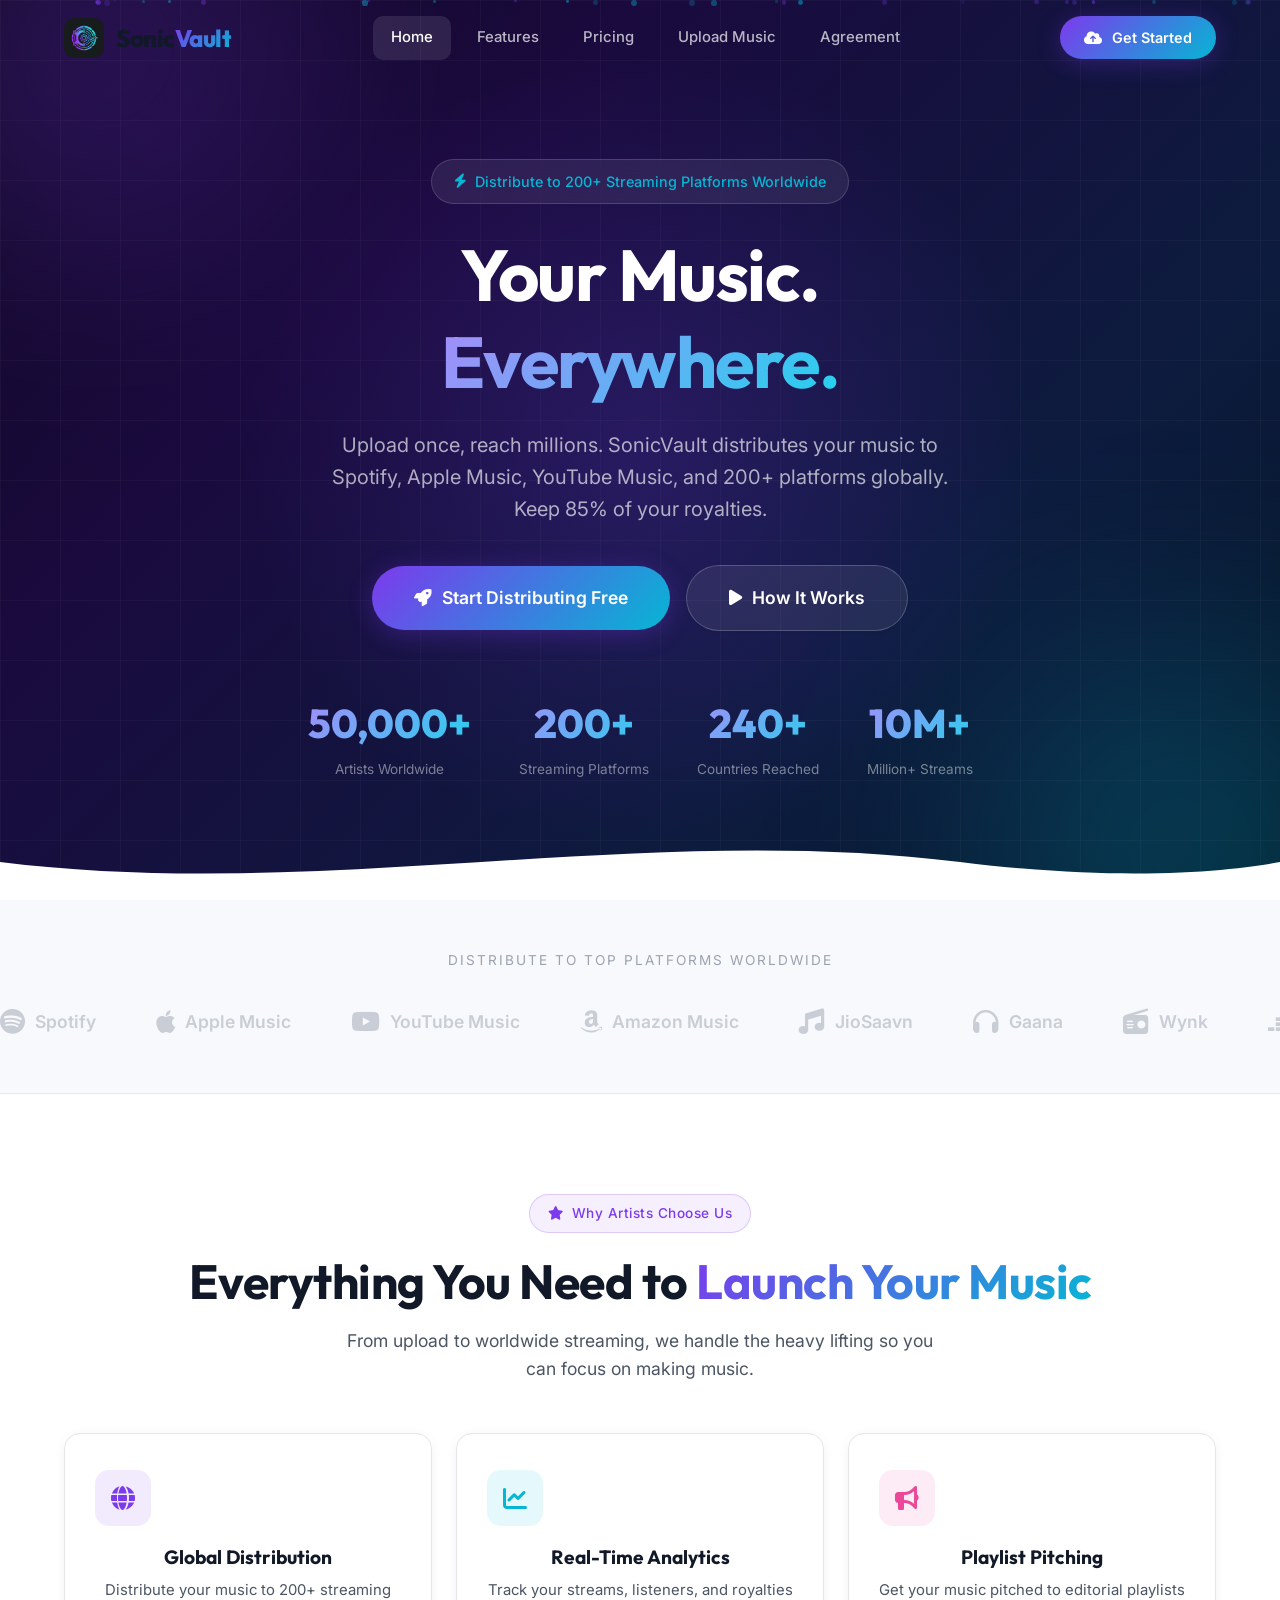
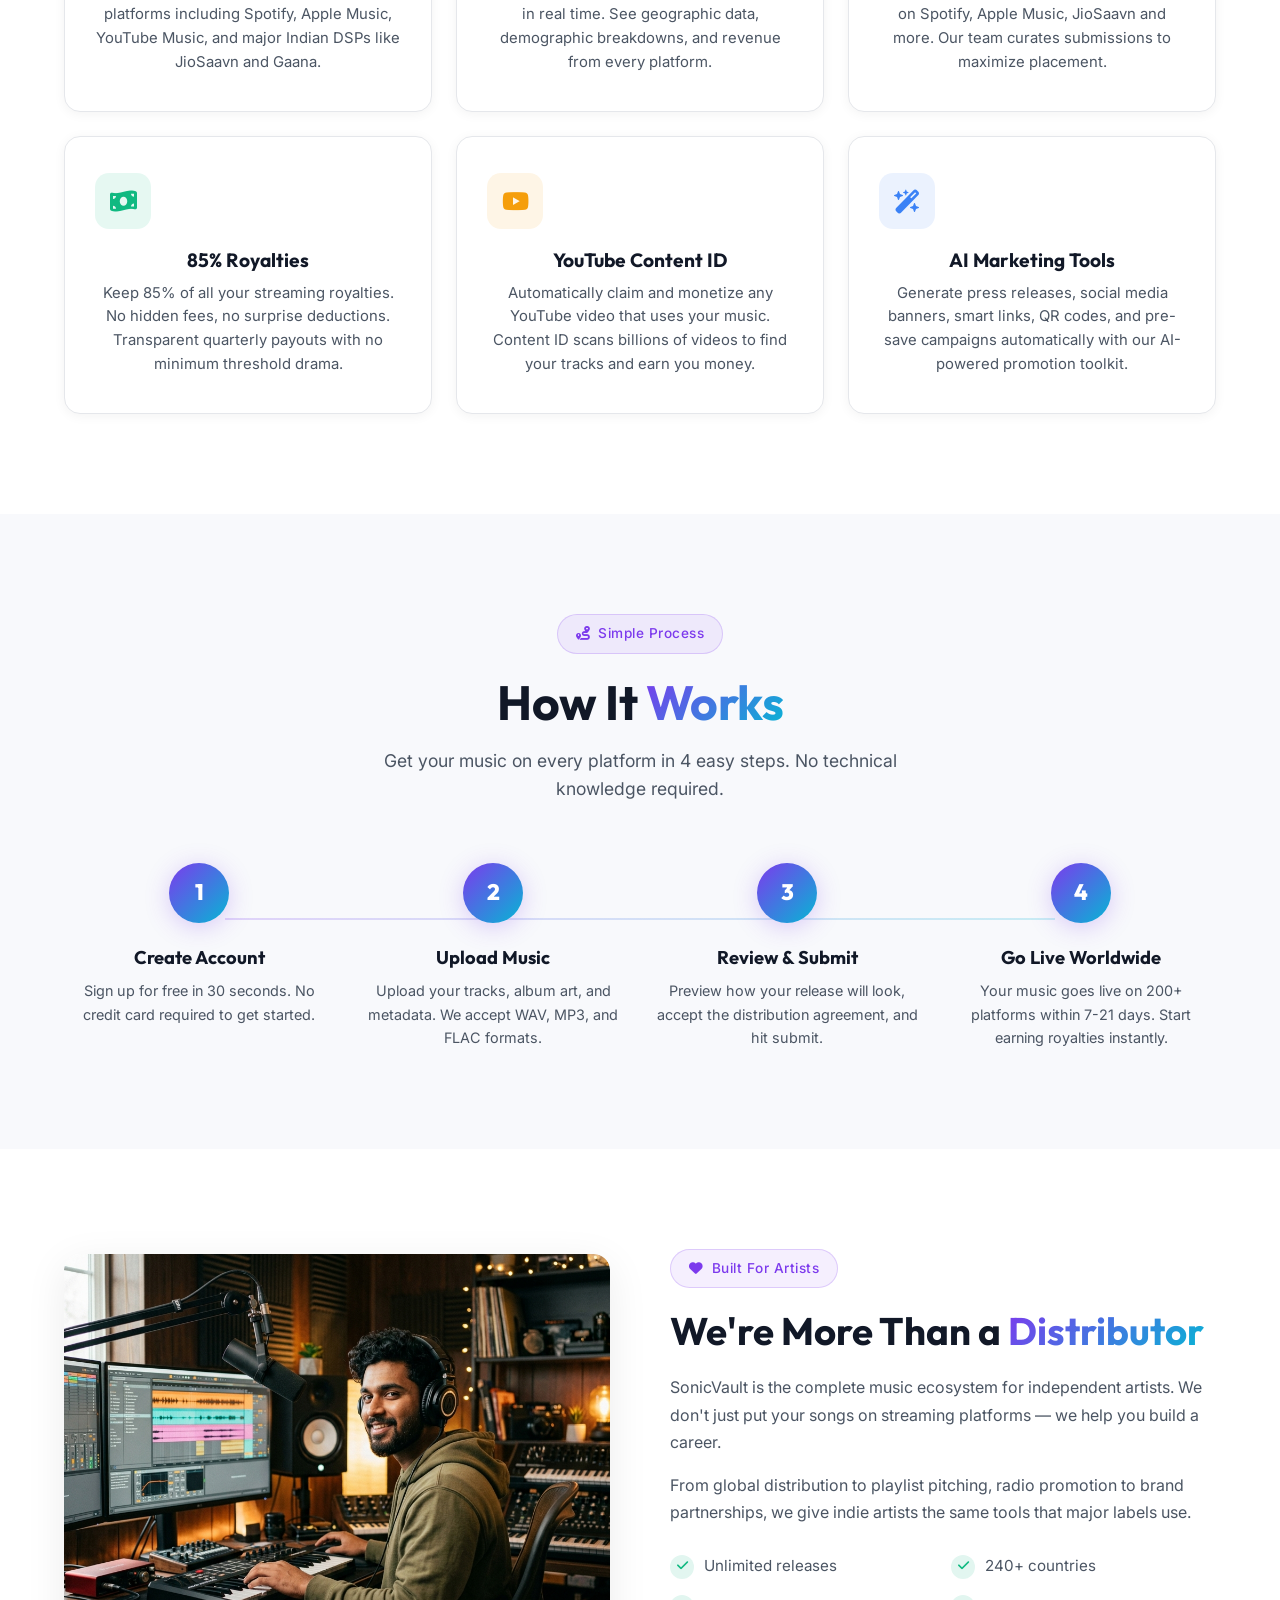
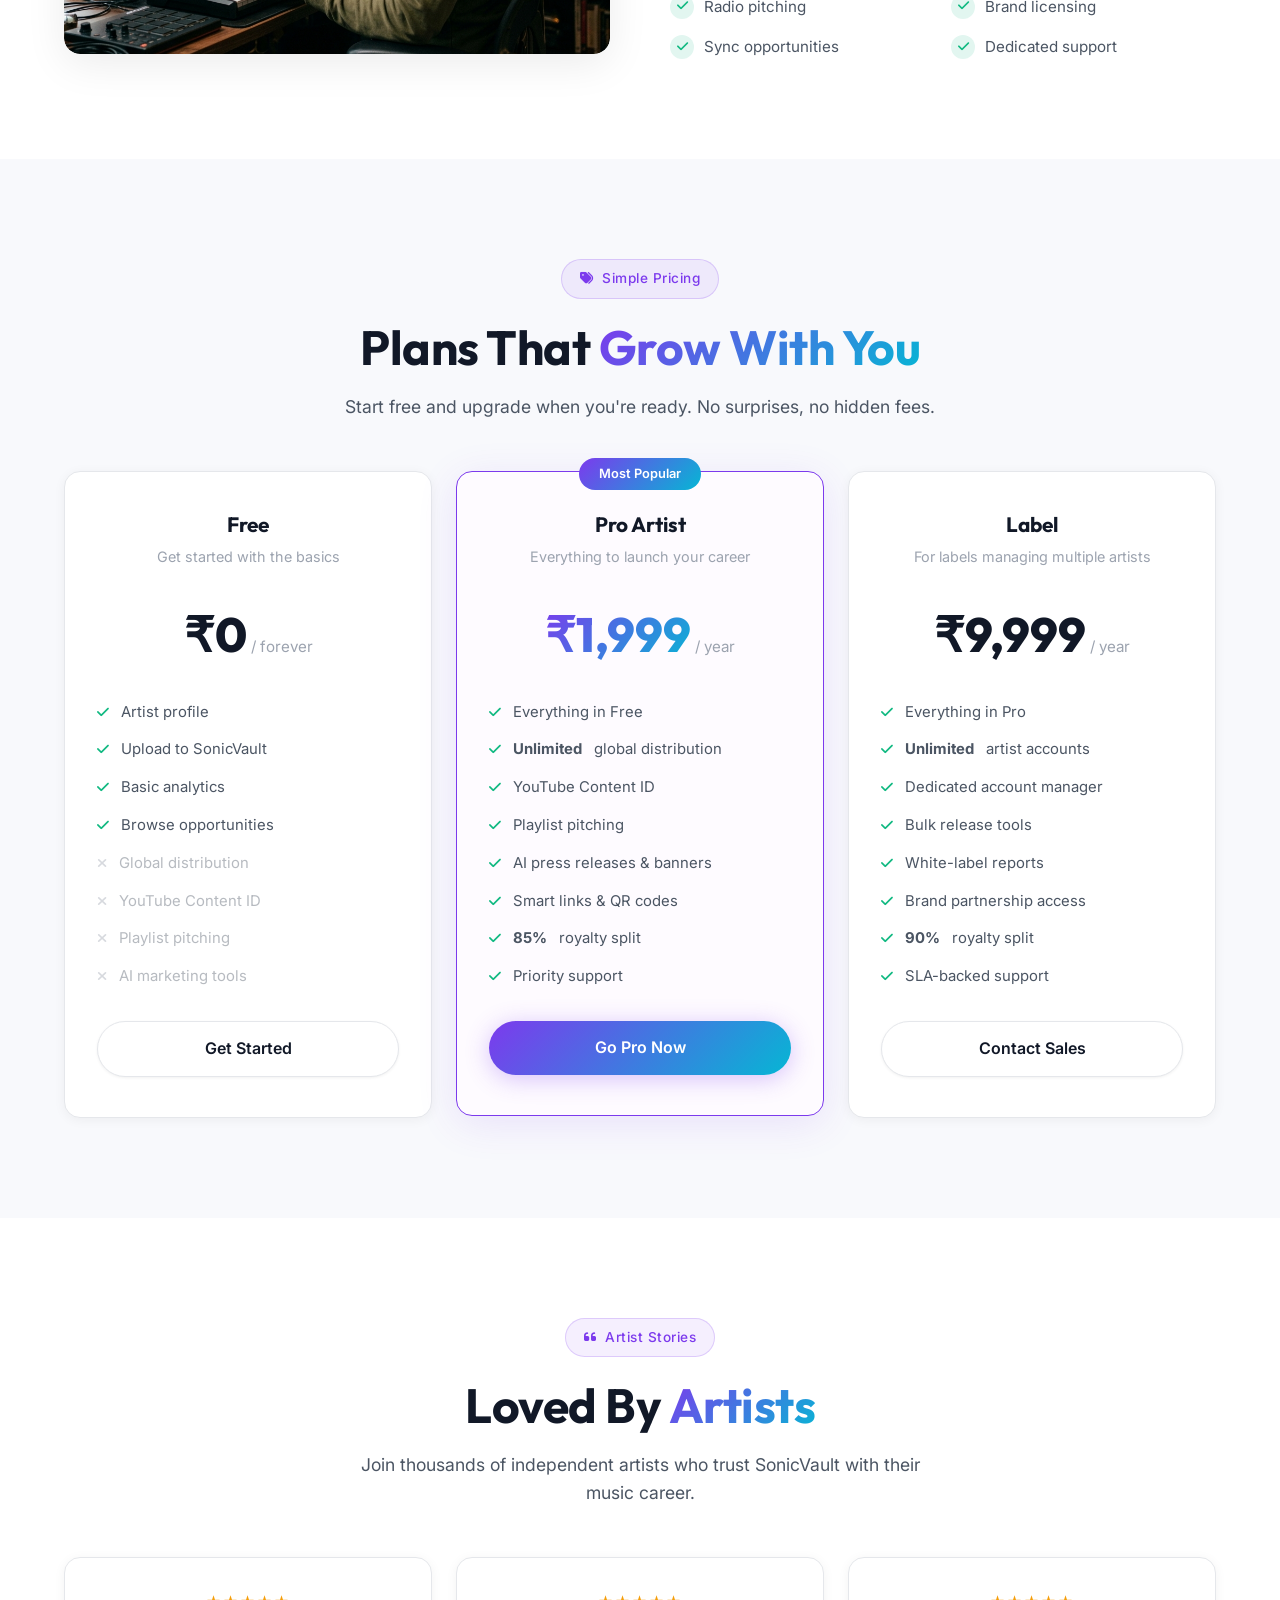
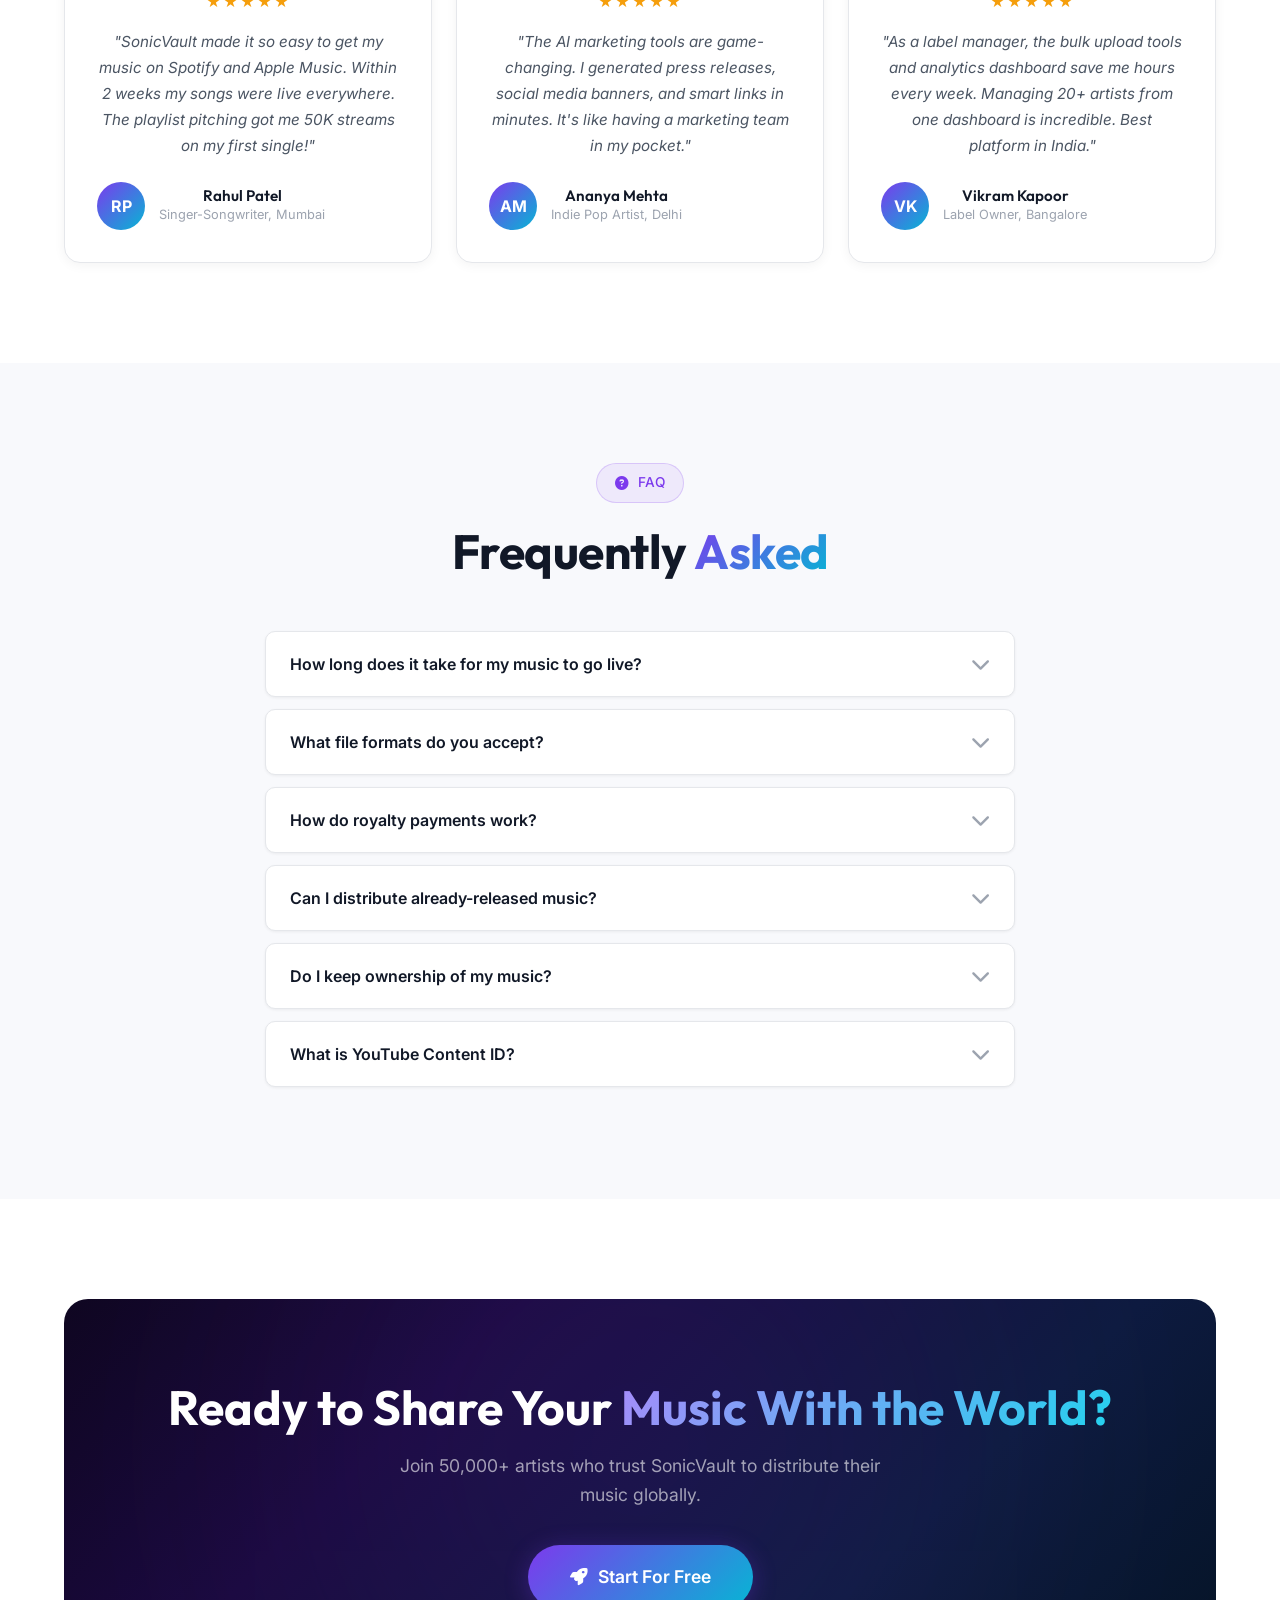
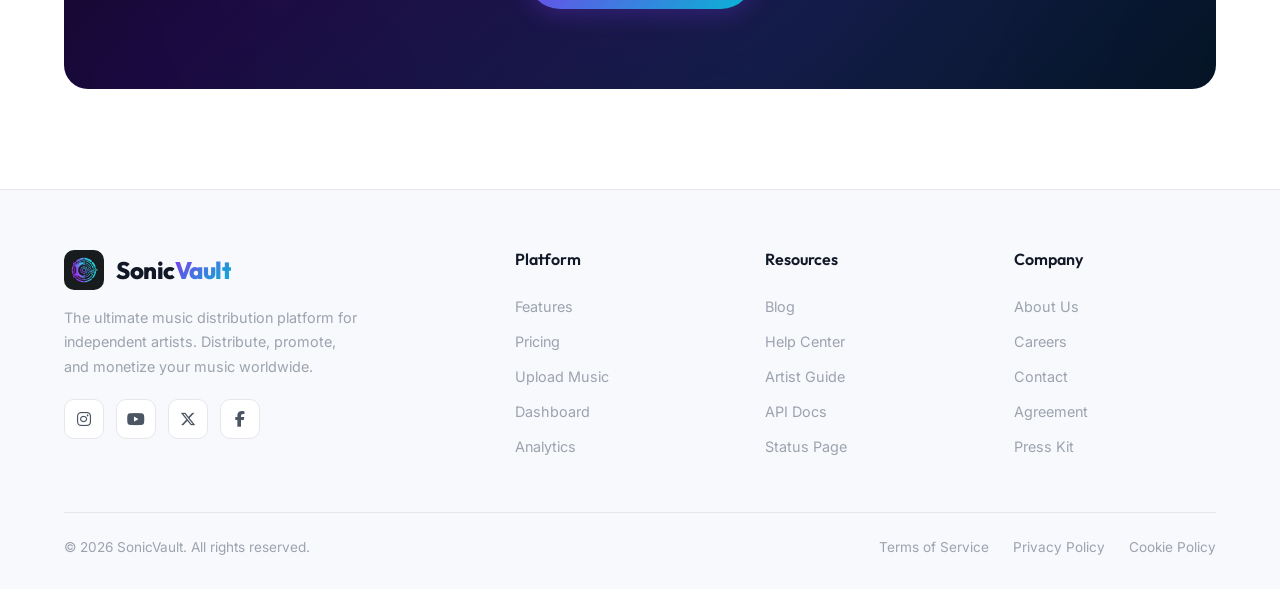
==== index.html @ e2209b57 "Initial commit: SonicVault music distribution platform" ====
<!DOCTYPE html>
<html lang="en">
<head>
    <meta charset="UTF-8">
    <meta name="viewport" content="width=device-width, initial-scale=1.0">
    <title>SonicVault — Distribute Your Music Worldwide</title>
    <meta name="description" content="SonicVault is the ultimate music distribution platform. Distribute your songs to 200+ streaming platforms, promote your music globally, and earn royalties — all from one dashboard.">
    <link rel="preconnect" href="https://fonts.googleapis.com">
    <link rel="preconnect" href="https://fonts.gstatic.com" crossorigin>
    <link href="https://fonts.googleapis.com/css2?family=Inter:wght@300;400;500;600;700&family=Outfit:wght@400;500;600;700;800;900&display=swap" rel="stylesheet">
    <link rel="stylesheet" href="https://cdnjs.cloudflare.com/ajax/libs/font-awesome/6.5.1/css/all.min.css">
    <link rel="stylesheet" href="styles.css">
    <link rel="icon" href="assets/images/logo.png" type="image/png">
</head>
<body>

<!-- ===== NAVBAR ===== -->
<nav class="navbar" id="navbar">
    <div class="nav-container">
        <a href="index.html" class="nav-logo">
            <img src="assets/images/logo.png" alt="SonicVault Logo">
            <span class="logo-text">Sonic<span>Vault</span></span>
        </a>
        <div class="nav-links">
            <a href="index.html" class="active">Home</a>
            <a href="#features">Features</a>
            <a href="#pricing">Pricing</a>
            <a href="upload.html">Upload Music</a>
            <a href="agreement.html">Agreement</a>
        </div>
        <div class="nav-actions">
            <a href="upload.html" class="btn btn-primary">
                <i class="fa-solid fa-cloud-arrow-up"></i> Get Started
            </a>
        </div>
        <button class="mobile-toggle" id="mobileToggle" aria-label="Toggle menu">
            <i class="fa-solid fa-bars"></i>
        </button>
    </div>
</nav>

<!-- Mobile Menu -->
<div class="mobile-menu" id="mobileMenu">
    <button class="mobile-close" id="mobileClose"><i class="fa-solid fa-xmark"></i></button>
    <a href="index.html">Home</a>
    <a href="#features">Features</a>
    <a href="#pricing">Pricing</a>
    <a href="upload.html">Upload Music</a>
    <a href="agreement.html">Agreement</a>
    <a href="upload.html" class="btn btn-primary" style="margin-top: 16px;">Get Started</a>
</div>

<!-- ===== HERO — UNIQUE EQUALIZER DESIGN ===== -->
<section class="hero" id="hero">
    <!-- Animated equalizer bars background -->
    <div class="hero-equalizer" id="heroEqualizer"></div>
    <!-- Subtle grid overlay -->
    <div class="hero-grid-overlay"></div>
    <!-- Radial glow behind content -->
    <div class="hero-radial-glow"></div>
    <!-- Floating glow orbs -->
    <div class="hero-glow hero-glow-1"></div>
    <div class="hero-glow hero-glow-2"></div>
    <!-- Floating particles -->
    <div class="particles" id="particles"></div>

    <div class="hero-content">
        <div class="hero-badge">
            <i class="fa-solid fa-bolt"></i>
            Distribute to 200+ Streaming Platforms Worldwide
        </div>
        <h1>Your Music.<br><span class="gradient-text">Everywhere.</span></h1>
        <p>Upload once, reach millions. SonicVault distributes your music to Spotify, Apple Music, YouTube Music, and 200+ platforms globally. Keep 85% of your royalties.</p>
        <div class="hero-buttons">
            <a href="upload.html" class="btn btn-primary btn-large">
                <i class="fa-solid fa-rocket"></i> Start Distributing Free
            </a>
            <a href="#how-it-works" class="btn btn-secondary btn-large">
                <i class="fa-solid fa-play"></i> How It Works
            </a>
        </div>
        <div class="hero-stats">
            <div class="hero-stat">
                <div class="number" data-count="50000">0</div>
                <div class="label">Artists Worldwide</div>
            </div>
            <div class="hero-stat">
                <div class="number" data-count="200">0</div>
                <div class="label">Streaming Platforms</div>
            </div>
            <div class="hero-stat">
                <div class="number" data-count="240">0</div>
                <div class="label">Countries Reached</div>
            </div>
            <div class="hero-stat">
                <div class="number" data-count="10">0</div>
                <div class="label">Million+ Streams</div>
            </div>
        </div>
    </div>

    <!-- SVG wave transition: dark hero → white body -->
    <div class="hero-wave">
        <svg viewBox="0 0 1440 80" preserveAspectRatio="none" xmlns="http://www.w3.org/2000/svg">
            <path d="M0,40 C360,80 720,0 1080,40 C1260,60 1380,50 1440,40 L1440,80 L0,80 Z" fill="#ffffff"/>
        </svg>
    </div>
</section>

<!-- ===== PLATFORM LOGOS ===== -->
<section class="logo-strip">
    <p class="logo-strip-label">Distribute to top platforms worldwide</p>
    <div class="logo-track">
        <div class="platform-logo"><span class="icon"><i class="fa-brands fa-spotify"></i></span> Spotify</div>
        <div class="platform-logo"><span class="icon"><i class="fa-brands fa-apple"></i></span> Apple Music</div>
        <div class="platform-logo"><span class="icon"><i class="fa-brands fa-youtube"></i></span> YouTube Music</div>
        <div class="platform-logo"><span class="icon"><i class="fa-brands fa-amazon"></i></span> Amazon Music</div>
        <div class="platform-logo"><span class="icon"><i class="fa-solid fa-music"></i></span> JioSaavn</div>
        <div class="platform-logo"><span class="icon"><i class="fa-solid fa-headphones"></i></span> Gaana</div>
        <div class="platform-logo"><span class="icon"><i class="fa-solid fa-radio"></i></span> Wynk</div>
        <div class="platform-logo"><span class="icon"><i class="fa-brands fa-deezer"></i></span> Deezer</div>
        <div class="platform-logo"><span class="icon"><i class="fa-solid fa-wave-square"></i></span> Tidal</div>
        <div class="platform-logo"><span class="icon"><i class="fa-solid fa-compact-disc"></i></span> Hungama</div>
        <div class="platform-logo"><span class="icon"><i class="fa-solid fa-podcast"></i></span> Shazam</div>
        <div class="platform-logo"><span class="icon"><i class="fa-solid fa-globe"></i></span> 200+ More</div>
        <!-- Duplicate for seamless scroll -->
        <div class="platform-logo"><span class="icon"><i class="fa-brands fa-spotify"></i></span> Spotify</div>
        <div class="platform-logo"><span class="icon"><i class="fa-brands fa-apple"></i></span> Apple Music</div>
        <div class="platform-logo"><span class="icon"><i class="fa-brands fa-youtube"></i></span> YouTube Music</div>
        <div class="platform-logo"><span class="icon"><i class="fa-brands fa-amazon"></i></span> Amazon Music</div>
        <div class="platform-logo"><span class="icon"><i class="fa-solid fa-music"></i></span> JioSaavn</div>
        <div class="platform-logo"><span class="icon"><i class="fa-solid fa-headphones"></i></span> Gaana</div>
        <div class="platform-logo"><span class="icon"><i class="fa-solid fa-radio"></i></span> Wynk</div>
        <div class="platform-logo"><span class="icon"><i class="fa-brands fa-deezer"></i></span> Deezer</div>
        <div class="platform-logo"><span class="icon"><i class="fa-solid fa-wave-square"></i></span> Tidal</div>
        <div class="platform-logo"><span class="icon"><i class="fa-solid fa-compact-disc"></i></span> Hungama</div>
        <div class="platform-logo"><span class="icon"><i class="fa-solid fa-podcast"></i></span> Shazam</div>
        <div class="platform-logo"><span class="icon"><i class="fa-solid fa-globe"></i></span> 200+ More</div>
    </div>
</section>

<!-- ===== FEATURES ===== -->
<section class="features" id="features">
    <div class="container text-center">
        <span class="section-badge"><i class="fa-solid fa-star"></i> Why Artists Choose Us</span>
        <h2 class="section-title">Everything You Need to <span class="gradient-text">Launch Your Music</span></h2>
        <p class="section-subtitle">From upload to worldwide streaming, we handle the heavy lifting so you can focus on making music.</p>

        <div class="features-grid">
            <div class="feature-card reveal">
                <div class="feature-icon purple"><i class="fa-solid fa-globe"></i></div>
                <h3>Global Distribution</h3>
                <p>Distribute your music to 200+ streaming platforms including Spotify, Apple Music, YouTube Music, and major Indian DSPs like JioSaavn and Gaana.</p>
            </div>
            <div class="feature-card reveal">
                <div class="feature-icon cyan"><i class="fa-solid fa-chart-line"></i></div>
                <h3>Real-Time Analytics</h3>
                <p>Track your streams, listeners, and royalties in real time. See geographic data, demographic breakdowns, and revenue from every platform.</p>
            </div>
            <div class="feature-card reveal">
                <div class="feature-icon pink"><i class="fa-solid fa-bullhorn"></i></div>
                <h3>Playlist Pitching</h3>
                <p>Get your music pitched to editorial playlists on Spotify, Apple Music, JioSaavn and more. Our team curates submissions to maximize placement.</p>
            </div>
            <div class="feature-card reveal">
                <div class="feature-icon green"><i class="fa-solid fa-money-bill-wave"></i></div>
                <h3>85% Royalties</h3>
                <p>Keep 85% of all your streaming royalties. No hidden fees, no surprise deductions. Transparent quarterly payouts with no minimum threshold drama.</p>
            </div>
            <div class="feature-card reveal">
                <div class="feature-icon orange"><i class="fa-brands fa-youtube"></i></div>
                <h3>YouTube Content ID</h3>
                <p>Automatically claim and monetize any YouTube video that uses your music. Content ID scans billions of videos to find your tracks and earn you money.</p>
            </div>
            <div class="feature-card reveal">
                <div class="feature-icon blue"><i class="fa-solid fa-wand-magic-sparkles"></i></div>
                <h3>AI Marketing Tools</h3>
                <p>Generate press releases, social media banners, smart links, QR codes, and pre-save campaigns automatically with our AI-powered promotion toolkit.</p>
            </div>
        </div>
    </div>
</section>

<!-- ===== HOW IT WORKS ===== -->
<section class="how-it-works" id="how-it-works">
    <div class="container text-center">
        <span class="section-badge"><i class="fa-solid fa-route"></i> Simple Process</span>
        <h2 class="section-title">How It <span class="gradient-text">Works</span></h2>
        <p class="section-subtitle">Get your music on every platform in 4 easy steps. No technical knowledge required.</p>

        <div class="steps-container">
            <div class="step-card reveal">
                <div class="step-number">1</div>
                <h3>Create Account</h3>
                <p>Sign up for free in 30 seconds. No credit card required to get started.</p>
            </div>
            <div class="step-card reveal">
                <div class="step-number">2</div>
                <h3>Upload Music</h3>
                <p>Upload your tracks, album art, and metadata. We accept WAV, MP3, and FLAC formats.</p>
            </div>
            <div class="step-card reveal">
                <div class="step-number">3</div>
                <h3>Review & Submit</h3>
                <p>Preview how your release will look, accept the distribution agreement, and hit submit.</p>
            </div>
            <div class="step-card reveal">
                <div class="step-number">4</div>
                <h3>Go Live Worldwide</h3>
                <p>Your music goes live on 200+ platforms within 7-21 days. Start earning royalties instantly.</p>
            </div>
        </div>
    </div>
</section>

<!-- ===== ABOUT ===== -->
<section class="about" id="about">
    <div class="container">
        <div class="about-grid">
            <div class="about-image reveal">
                <img src="assets/images/artist-studio.png" alt="Artist in studio">
            </div>
            <div class="about-content reveal">
                <span class="section-badge"><i class="fa-solid fa-heart"></i> Built For Artists</span>
                <h2>We're More Than a <span class="gradient-text">Distributor</span></h2>
                <p>SonicVault is the complete music ecosystem for independent artists. We don't just put your songs on streaming platforms — we help you build a career.</p>
                <p>From global distribution to playlist pitching, radio promotion to brand partnerships, we give indie artists the same tools that major labels use.</p>
                <div class="about-features">
                    <div class="about-feature">
                        <span class="check"><i class="fa-solid fa-check"></i></span>
                        <span>Unlimited releases</span>
                    </div>
                    <div class="about-feature">
                        <span class="check"><i class="fa-solid fa-check"></i></span>
                        <span>240+ countries</span>
                    </div>
                    <div class="about-feature">
                        <span class="check"><i class="fa-solid fa-check"></i></span>
                        <span>Radio pitching</span>
                    </div>
                    <div class="about-feature">
                        <span class="check"><i class="fa-solid fa-check"></i></span>
                        <span>Brand licensing</span>
                    </div>
                    <div class="about-feature">
                        <span class="check"><i class="fa-solid fa-check"></i></span>
                        <span>Sync opportunities</span>
                    </div>
                    <div class="about-feature">
                        <span class="check"><i class="fa-solid fa-check"></i></span>
                        <span>Dedicated support</span>
                    </div>
                </div>
            </div>
        </div>
    </div>
</section>

<!-- ===== PRICING ===== -->
<section class="pricing" id="pricing">
    <div class="container text-center">
        <span class="section-badge"><i class="fa-solid fa-tags"></i> Simple Pricing</span>
        <h2 class="section-title">Plans That <span class="gradient-text">Grow With You</span></h2>
        <p class="section-subtitle">Start free and upgrade when you're ready. No surprises, no hidden fees.</p>

        <div class="pricing-grid">
            <!-- Free -->
            <div class="pricing-card reveal">
                <div class="pricing-header">
                    <h3>Free</h3>
                    <p>Get started with the basics</p>
                </div>
                <div class="pricing-price">
                    <span class="amount">₹0</span>
                    <span class="period">/ forever</span>
                </div>
                <ul class="pricing-features">
                    <li><span class="icon"><i class="fa-solid fa-check"></i></span> Artist profile</li>
                    <li><span class="icon"><i class="fa-solid fa-check"></i></span> Upload to SonicVault</li>
                    <li><span class="icon"><i class="fa-solid fa-check"></i></span> Basic analytics</li>
                    <li><span class="icon"><i class="fa-solid fa-check"></i></span> Browse opportunities</li>
                    <li class="disabled"><span class="icon"><i class="fa-solid fa-xmark"></i></span> Global distribution</li>
                    <li class="disabled"><span class="icon"><i class="fa-solid fa-xmark"></i></span> YouTube Content ID</li>
                    <li class="disabled"><span class="icon"><i class="fa-solid fa-xmark"></i></span> Playlist pitching</li>
                    <li class="disabled"><span class="icon"><i class="fa-solid fa-xmark"></i></span> AI marketing tools</li>
                </ul>
                <a href="upload.html" class="btn btn-secondary">Get Started</a>
            </div>

            <!-- Pro -->
            <div class="pricing-card popular reveal">
                <span class="popular-badge">Most Popular</span>
                <div class="pricing-header">
                    <h3>Pro Artist</h3>
                    <p>Everything to launch your career</p>
                </div>
                <div class="pricing-price">
                    <span class="amount gradient-text">₹1,999</span>
                    <span class="period">/ year</span>
                </div>
                <ul class="pricing-features">
                    <li><span class="icon"><i class="fa-solid fa-check"></i></span> Everything in Free</li>
                    <li><span class="icon"><i class="fa-solid fa-check"></i></span> <strong>Unlimited</strong> global distribution</li>
                    <li><span class="icon"><i class="fa-solid fa-check"></i></span> YouTube Content ID</li>
                    <li><span class="icon"><i class="fa-solid fa-check"></i></span> Playlist pitching</li>
                    <li><span class="icon"><i class="fa-solid fa-check"></i></span> AI press releases & banners</li>
                    <li><span class="icon"><i class="fa-solid fa-check"></i></span> Smart links & QR codes</li>
                    <li><span class="icon"><i class="fa-solid fa-check"></i></span> <strong>85%</strong> royalty split</li>
                    <li><span class="icon"><i class="fa-solid fa-check"></i></span> Priority support</li>
                </ul>
                <a href="upload.html" class="btn btn-primary">Go Pro Now</a>
            </div>

            <!-- Label -->
            <div class="pricing-card reveal">
                <div class="pricing-header">
                    <h3>Label</h3>
                    <p>For labels managing multiple artists</p>
                </div>
                <div class="pricing-price">
                    <span class="amount">₹9,999</span>
                    <span class="period">/ year</span>
                </div>
                <ul class="pricing-features">
                    <li><span class="icon"><i class="fa-solid fa-check"></i></span> Everything in Pro</li>
                    <li><span class="icon"><i class="fa-solid fa-check"></i></span> <strong>Unlimited</strong> artist accounts</li>
                    <li><span class="icon"><i class="fa-solid fa-check"></i></span> Dedicated account manager</li>
                    <li><span class="icon"><i class="fa-solid fa-check"></i></span> Bulk release tools</li>
                    <li><span class="icon"><i class="fa-solid fa-check"></i></span> White-label reports</li>
                    <li><span class="icon"><i class="fa-solid fa-check"></i></span> Brand partnership access</li>
                    <li><span class="icon"><i class="fa-solid fa-check"></i></span> <strong>90%</strong> royalty split</li>
                    <li><span class="icon"><i class="fa-solid fa-check"></i></span> SLA-backed support</li>
                </ul>
                <a href="upload.html" class="btn btn-secondary">Contact Sales</a>
            </div>
        </div>
    </div>
</section>

<!-- ===== TESTIMONIALS ===== -->
<section class="testimonials" id="testimonials">
    <div class="container text-center">
        <span class="section-badge"><i class="fa-solid fa-quote-left"></i> Artist Stories</span>
        <h2 class="section-title">Loved By <span class="gradient-text">Artists</span></h2>
        <p class="section-subtitle">Join thousands of independent artists who trust SonicVault with their music career.</p>

        <div class="testimonials-grid">
            <div class="testimonial-card reveal">
                <div class="testimonial-stars">★★★★★</div>
                <p class="testimonial-text">"SonicVault made it so easy to get my music on Spotify and Apple Music. Within 2 weeks my songs were live everywhere. The playlist pitching got me 50K streams on my first single!"</p>
                <div class="testimonial-author">
                    <div class="testimonial-avatar">RP</div>
                    <div class="testimonial-info">
                        <h4>Rahul Patel</h4>
                        <p>Singer-Songwriter, Mumbai</p>
                    </div>
                </div>
            </div>
            <div class="testimonial-card reveal">
                <div class="testimonial-stars">★★★★★</div>
                <p class="testimonial-text">"The AI marketing tools are game-changing. I generated press releases, social media banners, and smart links in minutes. It's like having a marketing team in my pocket."</p>
                <div class="testimonial-author">
                    <div class="testimonial-avatar">AM</div>
                    <div class="testimonial-info">
                        <h4>Ananya Mehta</h4>
                        <p>Indie Pop Artist, Delhi</p>
                    </div>
                </div>
            </div>
            <div class="testimonial-card reveal">
                <div class="testimonial-stars">★★★★★</div>
                <p class="testimonial-text">"As a label manager, the bulk upload tools and analytics dashboard save me hours every week. Managing 20+ artists from one dashboard is incredible. Best platform in India."</p>
                <div class="testimonial-author">
                    <div class="testimonial-avatar">VK</div>
                    <div class="testimonial-info">
                        <h4>Vikram Kapoor</h4>
                        <p>Label Owner, Bangalore</p>
                    </div>
                </div>
            </div>
        </div>
    </div>
</section>

<!-- ===== FAQ ===== -->
<section class="faq" id="faq">
    <div class="container text-center">
        <span class="section-badge"><i class="fa-solid fa-circle-question"></i> FAQ</span>
        <h2 class="section-title">Frequently <span class="gradient-text">Asked</span></h2>

        <div class="faq-container">
            <div class="faq-item">
                <button class="faq-question">
                    How long does it take for my music to go live?
                    <span class="arrow"><i class="fa-solid fa-chevron-down"></i></span>
                </button>
                <div class="faq-answer">
                    <div class="faq-answer-inner">
                        Typically, your music will be live on all major platforms within 7-21 business days. We recommend submitting at least 21 days before your release date to ensure timely delivery and allow time for playlist pitching.
                    </div>
                </div>
            </div>
            <div class="faq-item">
                <button class="faq-question">
                    What file formats do you accept?
                    <span class="arrow"><i class="fa-solid fa-chevron-down"></i></span>
                </button>
                <div class="faq-answer">
                    <div class="faq-answer-inner">
                        We accept WAV (recommended for best quality), MP3 (320kbps minimum), and FLAC formats. Album artwork should be a minimum of 3000x3000 pixels in JPG or PNG format.
                    </div>
                </div>
            </div>
            <div class="faq-item">
                <button class="faq-question">
                    How do royalty payments work?
                    <span class="arrow"><i class="fa-solid fa-chevron-down"></i></span>
                </button>
                <div class="faq-answer">
                    <div class="faq-answer-inner">
                        Royalties are calculated monthly and paid out quarterly. You keep 85% (Pro) or 90% (Label) of all streaming revenue. Payments are made via bank transfer with a minimum threshold of ₹100. You can track your earnings in real-time on your dashboard.
                    </div>
                </div>
            </div>
            <div class="faq-item">
                <button class="faq-question">
                    Can I distribute already-released music?
                    <span class="arrow"><i class="fa-solid fa-chevron-down"></i></span>
                </button>
                <div class="faq-answer">
                    <div class="faq-answer-inner">
                        Yes! You can distribute previously released music as long as you own the rights or have proper authorization. If your music was previously distributed by another aggregator, make sure to remove it from their platform first to avoid conflicts.
                    </div>
                </div>
            </div>
            <div class="faq-item">
                <button class="faq-question">
                    Do I keep ownership of my music?
                    <span class="arrow"><i class="fa-solid fa-chevron-down"></i></span>
                </button>
                <div class="faq-answer">
                    <div class="faq-answer-inner">
                        Absolutely. You retain 100% ownership of your masters and publishing. SonicVault is a non-exclusive distribution partner — you can remove your music anytime and you're free to work with other platforms simultaneously.
                    </div>
                </div>
            </div>
            <div class="faq-item">
                <button class="faq-question">
                    What is YouTube Content ID?
                    <span class="arrow"><i class="fa-solid fa-chevron-down"></i></span>
                </button>
                <div class="faq-answer">
                    <div class="faq-answer-inner">
                        YouTube Content ID is a system that automatically scans all YouTube uploads to find videos that use your music. When detected, you can choose to monetize those videos (earn ad revenue) or block them. This lets you earn money even when other people use your music in their YouTube videos.
                    </div>
                </div>
            </div>
        </div>
    </div>
</section>

<!-- ===== CTA ===== -->
<section class="cta">
    <div class="container">
        <div class="cta-box reveal">
            <h2>Ready to Share Your <span class="gradient-text">Music With the World?</span></h2>
            <p>Join 50,000+ artists who trust SonicVault to distribute their music globally.</p>
            <a href="upload.html" class="btn btn-primary btn-large">
                <i class="fa-solid fa-rocket"></i> Start For Free
            </a>
        </div>
    </div>
</section>

<!-- ===== FOOTER ===== -->
<footer class="footer">
    <div class="container">
        <div class="footer-grid">
            <div class="footer-brand">
                <a href="index.html" class="nav-logo">
                    <img src="assets/images/logo.png" alt="SonicVault Logo">
                    <span class="logo-text">Sonic<span>Vault</span></span>
                </a>
                <p>The ultimate music distribution platform for independent artists. Distribute, promote, and monetize your music worldwide.</p>
                <div class="footer-social">
                    <a href="#" aria-label="Instagram"><i class="fa-brands fa-instagram"></i></a>
                    <a href="#" aria-label="YouTube"><i class="fa-brands fa-youtube"></i></a>
                    <a href="#" aria-label="Twitter"><i class="fa-brands fa-x-twitter"></i></a>
                    <a href="#" aria-label="Facebook"><i class="fa-brands fa-facebook-f"></i></a>
                </div>
            </div>
            <div class="footer-column">
                <h4>Platform</h4>
                <a href="#features">Features</a>
                <a href="#pricing">Pricing</a>
                <a href="upload.html">Upload Music</a>
                <a href="#">Dashboard</a>
                <a href="#">Analytics</a>
            </div>
            <div class="footer-column">
                <h4>Resources</h4>
                <a href="#">Blog</a>
                <a href="#">Help Center</a>
                <a href="#">Artist Guide</a>
                <a href="#">API Docs</a>
                <a href="#">Status Page</a>
            </div>
            <div class="footer-column">
                <h4>Company</h4>
                <a href="#about">About Us</a>
                <a href="#">Careers</a>
                <a href="#">Contact</a>
                <a href="agreement.html">Agreement</a>
                <a href="#">Press Kit</a>
            </div>
        </div>
        <div class="footer-bottom">
            <p>&copy; 2026 SonicVault. All rights reserved.</p>
            <div class="footer-bottom-links">
                <a href="agreement.html">Terms of Service</a>
                <a href="#">Privacy Policy</a>
                <a href="#">Cookie Policy</a>
            </div>
        </div>
    </div>
</footer>

<script src="script.js"></script>
</body>
</html>
---- styles.css ----
/* ===== DESIGN TOKENS — LIGHT THEME ===== */
:root {
  /* Colors — Light Mode */
  --bg-primary: #FFFFFF;
  --bg-secondary: #F8F9FC;
  --bg-card: #FFFFFF;
  --bg-card-hover: #F3F0FF;
  --bg-glass: rgba(124, 58, 237, 0.04);
  --border-glass: #E5E7EB;
  --border-hover: rgba(124, 58, 237, 0.35);

  --text-primary: #111827;
  --text-secondary: #4B5563;
  --text-muted: #9CA3AF;

  --accent-purple: #7C3AED;
  --accent-cyan: #06B6D4;
  --accent-pink: #EC4899;
  --accent-green: #10B981;
  --accent-orange: #F59E0B;

  --gradient-primary: linear-gradient(135deg, #7C3AED, #06B6D4);
  --gradient-hero: linear-gradient(135deg, #0F0720 0%, #1A0A3E 30%, #0D1B3E 70%, #051525 100%);
  --gradient-card: linear-gradient(135deg, rgba(124, 58, 237, 0.06), rgba(6, 182, 212, 0.06));
  --gradient-glow: radial-gradient(circle, rgba(124, 58, 237, 0.08) 0%, transparent 70%);

  /* Typography */
  --font-primary: 'Inter', sans-serif;
  --font-display: 'Outfit', sans-serif;

  /* Spacing */
  --section-padding: 100px 0;
  --container-max: 1200px;
  --border-radius: 16px;
  --border-radius-sm: 10px;
  --border-radius-full: 50px;

  /* Shadows */
  --shadow-sm: 0 1px 3px rgba(0,0,0,0.06);
  --shadow-md: 0 4px 20px rgba(0,0,0,0.06);
  --shadow-lg: 0 10px 40px rgba(0,0,0,0.08);
  --shadow-card: 0 2px 12px rgba(0,0,0,0.05);

  /* Transitions */
  --transition-fast: 0.2s ease;
  --transition-normal: 0.3s ease;
  --transition-slow: 0.5s cubic-bezier(0.4, 0, 0.2, 1);
}

/* ===== RESET & BASE ===== */
*, *::before, *::after {
  margin: 0;
  padding: 0;
  box-sizing: border-box;
}

html {
  scroll-behavior: smooth;
  font-size: 16px;
}

body {
  font-family: var(--font-primary);
  background: var(--bg-primary);
  color: var(--text-primary);
  line-height: 1.6;
  overflow-x: hidden;
  -webkit-font-smoothing: antialiased;
}

a {
  text-decoration: none;
  color: inherit;
  transition: var(--transition-fast);
}

img {
  max-width: 100%;
  display: block;
}

ul { list-style: none; }

h1, h2, h3, h4, h5, h6 {
  font-family: var(--font-display);
  font-weight: 700;
  line-height: 1.2;
}

.container {
  max-width: var(--container-max);
  margin: 0 auto;
  padding: 0 24px;
}

/* ===== UTILITY CLASSES ===== */
.gradient-text {
  background: var(--gradient-primary);
  -webkit-background-clip: text;
  -webkit-text-fill-color: transparent;
  background-clip: text;
}

.section-badge {
  display: inline-flex;
  align-items: center;
  gap: 8px;
  background: rgba(124, 58, 237, 0.08);
  border: 1px solid rgba(124, 58, 237, 0.2);
  padding: 8px 18px;
  border-radius: var(--border-radius-full);
  font-size: 0.85rem;
  font-weight: 500;
  color: var(--accent-purple);
  margin-bottom: 20px;
  letter-spacing: 0.5px;
}

.section-title {
  font-size: clamp(2rem, 4vw, 3rem);
  margin-bottom: 16px;
  letter-spacing: -0.5px;
  color: var(--text-primary);
}

.section-subtitle {
  font-size: 1.1rem;
  color: var(--text-secondary);
  max-width: 600px;
  margin: 0 auto 50px;
}

.text-center { text-align: center; }

.btn {
  display: inline-flex;
  align-items: center;
  justify-content: center;
  gap: 10px;
  padding: 14px 32px;
  border-radius: var(--border-radius-full);
  font-size: 1rem;
  font-weight: 600;
  font-family: var(--font-primary);
  cursor: pointer;
  border: none;
  transition: var(--transition-normal);
  position: relative;
  overflow: hidden;
}

.btn-primary {
  background: var(--gradient-primary);
  color: #fff;
  box-shadow: 0 4px 25px rgba(124, 58, 237, 0.3);
}

.btn-primary:hover {
  transform: translateY(-2px);
  box-shadow: 0 8px 35px rgba(124, 58, 237, 0.45);
}

.btn-secondary {
  background: #fff;
  color: var(--text-primary);
  border: 1px solid var(--border-glass);
  box-shadow: var(--shadow-sm);
}

.btn-secondary:hover {
  background: var(--bg-card-hover);
  border-color: var(--border-hover);
  transform: translateY(-2px);
}

.btn-large {
  padding: 18px 42px;
  font-size: 1.1rem;
}

/* ===== NAVBAR ===== */
.navbar {
  position: fixed;
  top: 0;
  left: 0;
  width: 100%;
  z-index: 1000;
  padding: 16px 0;
  transition: var(--transition-normal);
}

.navbar.scrolled {
  background: rgba(255, 255, 255, 0.92);
  backdrop-filter: blur(20px);
  border-bottom: 1px solid var(--border-glass);
  padding: 10px 0;
  box-shadow: var(--shadow-sm);
}

.nav-container {
  max-width: var(--container-max);
  margin: 0 auto;
  padding: 0 24px;
  display: flex;
  align-items: center;
  justify-content: space-between;
}

.nav-logo {
  display: flex;
  align-items: center;
  gap: 12px;
  font-family: var(--font-display);
  font-size: 1.5rem;
  font-weight: 800;
  letter-spacing: -0.5px;
}

.nav-logo img {
  width: 40px;
  height: 40px;
  border-radius: 10px;
}

.nav-logo .logo-text span {
  background: var(--gradient-primary);
  -webkit-background-clip: text;
  -webkit-text-fill-color: transparent;
  background-clip: text;
}

/* Navbar inside the dark hero */
.hero .nav-logo .logo-text {
  color: #fff;
}

.nav-links {
  display: flex;
  align-items: center;
  gap: 8px;
}

.nav-links a {
  padding: 10px 18px;
  border-radius: var(--border-radius-sm);
  font-size: 0.93rem;
  font-weight: 500;
  color: var(--text-secondary);
  transition: var(--transition-fast);
}

.nav-links a:hover {
  color: var(--text-primary);
  background: rgba(124, 58, 237, 0.06);
}

.nav-links a.active {
  color: var(--accent-purple);
}

/* Before scroll — hero is dark, so nav text must be light */
.navbar:not(.scrolled) .nav-links a {
  color: rgba(255,255,255,0.7);
}
.navbar:not(.scrolled) .nav-links a:hover,
.navbar:not(.scrolled) .nav-links a.active {
  color: #fff;
  background: rgba(255,255,255,0.1);
}

.nav-actions {
  display: flex;
  align-items: center;
  gap: 12px;
}

.nav-actions .btn {
  padding: 10px 24px;
  font-size: 0.9rem;
}

.mobile-toggle {
  display: none;
  background: none;
  border: none;
  color: var(--text-primary);
  font-size: 1.5rem;
  cursor: pointer;
  padding: 8px;
}

.navbar:not(.scrolled) .mobile-toggle {
  color: #fff;
}

/* Mobile Menu */
.mobile-menu {
  display: none;
  position: fixed;
  top: 0;
  left: 0;
  right: 0;
  bottom: 0;
  background: rgba(255, 255, 255, 0.98);
  z-index: 999;
  flex-direction: column;
  align-items: center;
  justify-content: center;
  gap: 24px;
  opacity: 0;
  pointer-events: none;
  transition: var(--transition-normal);
}

.mobile-menu.open {
  opacity: 1;
  pointer-events: all;
}

.mobile-menu a {
  font-size: 1.4rem;
  font-weight: 600;
  color: var(--text-secondary);
  padding: 12px;
}

.mobile-menu a:hover {
  color: var(--accent-purple);
}

.mobile-close {
  position: absolute;
  top: 20px;
  right: 24px;
  background: none;
  border: none;
  color: var(--text-primary);
  font-size: 2rem;
  cursor: pointer;
}

/* ============================================
   HERO — UNIQUE EQUALIZER DESIGN
   ============================================ */
.hero {
  position: relative;
  min-height: 100vh;
  display: flex;
  align-items: center;
  justify-content: center;
  overflow: hidden;
  padding: 120px 24px 80px;
  background: var(--gradient-hero);
}

/* Animated equalizer bars background */
.hero-equalizer {
  position: absolute;
  bottom: 0;
  left: 0;
  right: 0;
  height: 55%;
  display: flex;
  align-items: flex-end;
  justify-content: center;
  gap: 4px;
  z-index: 0;
  opacity: 0.12;
  padding: 0 20px;
}

.eq-bar {
  flex: 1;
  max-width: 14px;
  background: linear-gradient(180deg, var(--accent-cyan), var(--accent-purple));
  border-radius: 6px 6px 0 0;
  animation: eqBounce var(--eq-speed, 1.2s) ease-in-out infinite alternate;
  transform-origin: bottom;
}

/* Grid overlay */
.hero-grid-overlay {
  position: absolute;
  inset: 0;
  z-index: 0;
  background-image:
    linear-gradient(rgba(255,255,255,0.03) 1px, transparent 1px),
    linear-gradient(90deg, rgba(255,255,255,0.03) 1px, transparent 1px);
  background-size: 60px 60px;
}

/* Radial glow behind content */
.hero-radial-glow {
  position: absolute;
  width: 800px;
  height: 800px;
  border-radius: 50%;
  background: radial-gradient(circle, rgba(124, 58, 237, 0.2) 0%, transparent 70%);
  top: 50%;
  left: 50%;
  transform: translate(-50%, -50%);
  z-index: 0;
  animation: heroPulse 6s ease-in-out infinite;
}

.hero-bg {
  display: none;
}

.hero-glow {
  position: absolute;
  width: 400px;
  height: 400px;
  border-radius: 50%;
  filter: blur(120px);
  opacity: 0.25;
  animation: float 8s ease-in-out infinite;
}

.hero-glow-1 {
  background: var(--accent-purple);
  top: -150px;
  left: -100px;
}

.hero-glow-2 {
  background: var(--accent-cyan);
  bottom: -150px;
  right: -100px;
  animation-delay: 4s;
}

.hero-content {
  position: relative;
  z-index: 2;
  text-align: center;
  max-width: 850px;
}

.hero-badge {
  display: inline-flex;
  align-items: center;
  gap: 8px;
  background: rgba(255, 255, 255, 0.08);
  border: 1px solid rgba(255, 255, 255, 0.15);
  padding: 10px 22px;
  border-radius: var(--border-radius-full);
  font-size: 0.9rem;
  font-weight: 500;
  color: var(--accent-cyan);
  margin-bottom: 28px;
  animation: fadeInUp 0.8s ease;
  backdrop-filter: blur(10px);
}

.hero h1 {
  font-size: clamp(2.5rem, 6vw, 4.5rem);
  letter-spacing: -1.5px;
  margin-bottom: 24px;
  color: #fff;
  animation: fadeInUp 0.8s ease 0.1s both;
}

.hero h1 .gradient-text {
  background: linear-gradient(135deg, #A78BFA, #22D3EE);
  -webkit-background-clip: text;
  -webkit-text-fill-color: transparent;
  background-clip: text;
}

.hero p {
  font-size: clamp(1rem, 2vw, 1.25rem);
  color: rgba(255, 255, 255, 0.65);
  max-width: 650px;
  margin: 0 auto 40px;
  animation: fadeInUp 0.8s ease 0.2s both;
}

.hero-buttons {
  display: flex;
  align-items: center;
  justify-content: center;
  gap: 16px;
  flex-wrap: wrap;
  animation: fadeInUp 0.8s ease 0.3s both;
}

.hero .btn-secondary {
  background: rgba(255, 255, 255, 0.08);
  color: #fff;
  border: 1px solid rgba(255, 255, 255, 0.2);
  backdrop-filter: blur(8px);
}

.hero .btn-secondary:hover {
  background: rgba(255, 255, 255, 0.15);
  border-color: rgba(255, 255, 255, 0.35);
}

.hero-stats {
  display: flex;
  align-items: center;
  justify-content: center;
  gap: 48px;
  margin-top: 60px;
  animation: fadeInUp 0.8s ease 0.4s both;
}

.hero-stat {
  text-align: center;
}

.hero-stat .number {
  font-family: var(--font-display);
  font-size: 2.5rem;
  font-weight: 800;
  background: linear-gradient(135deg, #A78BFA, #22D3EE);
  -webkit-background-clip: text;
  -webkit-text-fill-color: transparent;
  background-clip: text;
}

.hero-stat .label {
  font-size: 0.85rem;
  color: rgba(255, 255, 255, 0.45);
  margin-top: 4px;
}

/* Floating music note particles */
.particles {
  position: absolute;
  inset: 0;
  z-index: 1;
  overflow: hidden;
}

.particle {
  position: absolute;
  width: 4px;
  height: 4px;
  border-radius: 50%;
  background: var(--accent-purple);
  opacity: 0.25;
  animation: particleFloat linear infinite;
}

/* Bottom wave transition from hero (dark) → body (white) */
.hero-wave {
  position: absolute;
  bottom: -2px;
  left: 0;
  width: 100%;
  z-index: 3;
  line-height: 0;
}

.hero-wave svg {
  width: 100%;
  height: 80px;
  display: block;
}

/* ===== SCROLLING LOGOS ===== */
.logo-strip {
  padding: 50px 0;
  border-bottom: 1px solid var(--border-glass);
  overflow: hidden;
  position: relative;
  background: var(--bg-secondary);
}

.logo-strip-label {
  text-align: center;
  font-size: 0.85rem;
  color: var(--text-muted);
  text-transform: uppercase;
  letter-spacing: 2px;
  margin-bottom: 30px;
}

.logo-track {
  display: flex;
  animation: scroll 30s linear infinite;
  gap: 60px;
  width: max-content;
}

.logo-track .platform-logo {
  display: flex;
  align-items: center;
  gap: 10px;
  font-size: 1.1rem;
  font-weight: 600;
  color: var(--text-muted);
  white-space: nowrap;
  opacity: 0.5;
  transition: var(--transition-fast);
}

.logo-track .platform-logo:hover {
  opacity: 1;
  color: var(--accent-purple);
}

.logo-track .platform-logo .icon {
  font-size: 1.6rem;
}

/* ===== FEATURES ===== */
.features {
  padding: var(--section-padding);
  position: relative;
  background: var(--bg-primary);
}

.features-grid {
  display: grid;
  grid-template-columns: repeat(3, 1fr);
  gap: 24px;
  margin-top: 50px;
}

.feature-card {
  background: var(--bg-card);
  border: 1px solid var(--border-glass);
  border-radius: var(--border-radius);
  padding: 36px 30px;
  transition: var(--transition-normal);
  position: relative;
  overflow: hidden;
  box-shadow: var(--shadow-card);
}

.feature-card::before {
  content: '';
  position: absolute;
  top: 0;
  left: 0;
  right: 0;
  height: 3px;
  background: var(--gradient-primary);
  opacity: 0;
  transition: var(--transition-normal);
}

.feature-card:hover {
  background: var(--bg-card-hover);
  border-color: var(--border-hover);
  transform: translateY(-5px);
  box-shadow: var(--shadow-lg);
}

.feature-card:hover::before {
  opacity: 1;
}

.feature-icon {
  width: 56px;
  height: 56px;
  border-radius: 14px;
  display: flex;
  align-items: center;
  justify-content: center;
  font-size: 1.5rem;
  margin-bottom: 20px;
}

.feature-icon.purple { background: rgba(124, 58, 237, 0.1); color: var(--accent-purple); }
.feature-icon.cyan { background: rgba(6, 182, 212, 0.1); color: var(--accent-cyan); }
.feature-icon.pink { background: rgba(236, 72, 153, 0.1); color: var(--accent-pink); }
.feature-icon.green { background: rgba(16, 185, 129, 0.1); color: var(--accent-green); }
.feature-icon.orange { background: rgba(245, 158, 11, 0.1); color: var(--accent-orange); }
.feature-icon.blue { background: rgba(59, 130, 246, 0.1); color: #3B82F6; }

.feature-card h3 {
  font-size: 1.2rem;
  margin-bottom: 10px;
  color: var(--text-primary);
}

.feature-card p {
  font-size: 0.93rem;
  color: var(--text-secondary);
  line-height: 1.6;
}

/* ===== HOW IT WORKS ===== */
.how-it-works {
  padding: var(--section-padding);
  position: relative;
  background: var(--bg-secondary);
}

.steps-container {
  display: grid;
  grid-template-columns: repeat(4, 1fr);
  gap: 24px;
  margin-top: 60px;
  position: relative;
}

.steps-container::before {
  content: '';
  position: absolute;
  top: 55px;
  left: 14%;
  right: 14%;
  height: 2px;
  background: var(--gradient-primary);
  opacity: 0.2;
}

.step-card {
  text-align: center;
  position: relative;
}

.step-number {
  width: 60px;
  height: 60px;
  border-radius: 50%;
  background: var(--gradient-primary);
  color: #fff;
  display: flex;
  align-items: center;
  justify-content: center;
  font-family: var(--font-display);
  font-size: 1.4rem;
  font-weight: 800;
  margin: 0 auto 24px;
  position: relative;
  z-index: 2;
  box-shadow: 0 4px 25px rgba(124, 58, 237, 0.25);
}

.step-card h3 {
  font-size: 1.15rem;
  margin-bottom: 10px;
  color: var(--text-primary);
}

.step-card p {
  font-size: 0.9rem;
  color: var(--text-secondary);
}

/* ===== ABOUT SECTION ===== */
.about {
  padding: var(--section-padding);
  background: var(--bg-primary);
}

.about-grid {
  display: grid;
  grid-template-columns: 1fr 1fr;
  gap: 60px;
  align-items: center;
}

.about-image {
  border-radius: var(--border-radius);
  overflow: hidden;
  position: relative;
  box-shadow: var(--shadow-lg);
}

.about-image img {
  width: 100%;
  height: 400px;
  object-fit: cover;
  border-radius: var(--border-radius);
}

.about-content h2 {
  font-size: clamp(1.8rem, 3vw, 2.5rem);
  margin-bottom: 20px;
  color: var(--text-primary);
}

.about-content p {
  color: var(--text-secondary);
  margin-bottom: 16px;
  font-size: 1rem;
  line-height: 1.7;
}

.about-features {
  display: grid;
  grid-template-columns: 1fr 1fr;
  gap: 16px;
  margin-top: 28px;
}

.about-feature {
  display: flex;
  align-items: center;
  gap: 10px;
  font-size: 0.95rem;
  color: var(--text-secondary);
}

.about-feature .check {
  width: 24px;
  height: 24px;
  border-radius: 50%;
  background: rgba(16, 185, 129, 0.12);
  color: var(--accent-green);
  display: flex;
  align-items: center;
  justify-content: center;
  font-size: 0.8rem;
  flex-shrink: 0;
}

/* ===== PRICING ===== */
.pricing {
  padding: var(--section-padding);
  position: relative;
  background: var(--bg-secondary);
}

.pricing-grid {
  display: grid;
  grid-template-columns: repeat(3, 1fr);
  gap: 24px;
  margin-top: 50px;
  align-items: start;
}

.pricing-card {
  background: var(--bg-card);
  border: 1px solid var(--border-glass);
  border-radius: var(--border-radius);
  padding: 40px 32px;
  transition: var(--transition-normal);
  position: relative;
  box-shadow: var(--shadow-card);
}

.pricing-card.popular {
  border-color: var(--accent-purple);
  background: #FEFBFF;
  transform: scale(1.03);
  box-shadow: 0 8px 40px rgba(124, 58, 237, 0.12);
}

.pricing-card.popular .popular-badge {
  position: absolute;
  top: -14px;
  left: 50%;
  transform: translateX(-50%);
  background: var(--gradient-primary);
  color: #fff;
  padding: 6px 20px;
  border-radius: var(--border-radius-full);
  font-size: 0.8rem;
  font-weight: 600;
}

.pricing-card:hover {
  transform: translateY(-5px);
  border-color: var(--border-hover);
  box-shadow: var(--shadow-lg);
}

.pricing-card.popular:hover {
  transform: scale(1.03) translateY(-5px);
}

.pricing-header {
  margin-bottom: 28px;
}

.pricing-header h3 {
  font-size: 1.3rem;
  margin-bottom: 8px;
  color: var(--text-primary);
}

.pricing-header p {
  color: var(--text-muted);
  font-size: 0.9rem;
}

.pricing-price {
  margin-bottom: 28px;
}

.pricing-price .amount {
  font-family: var(--font-display);
  font-size: 3rem;
  font-weight: 800;
  color: var(--text-primary);
}

.pricing-price .period {
  color: var(--text-muted);
  font-size: 0.95rem;
}

.pricing-features {
  margin-bottom: 32px;
  display: flex;
  flex-direction: column;
  gap: 14px;
}

.pricing-features li {
  display: flex;
  align-items: center;
  gap: 12px;
  font-size: 0.93rem;
  color: var(--text-secondary);
}

.pricing-features li .icon {
  color: var(--accent-green);
  font-size: 0.85rem;
}

.pricing-features li.disabled {
  opacity: 0.4;
}

.pricing-features li.disabled .icon {
  color: var(--text-muted);
}

.pricing-card .btn {
  width: 100%;
}

/* ===== TESTIMONIALS ===== */
.testimonials {
  padding: var(--section-padding);
  background: var(--bg-primary);
}

.testimonials-grid {
  display: grid;
  grid-template-columns: repeat(3, 1fr);
  gap: 24px;
  margin-top: 50px;
}

.testimonial-card {
  background: var(--bg-card);
  border: 1px solid var(--border-glass);
  border-radius: var(--border-radius);
  padding: 32px;
  transition: var(--transition-normal);
  box-shadow: var(--shadow-card);
}

.testimonial-card:hover {
  border-color: var(--border-hover);
  transform: translateY(-3px);
  box-shadow: var(--shadow-lg);
}

.testimonial-stars {
  color: var(--accent-orange);
  font-size: 0.9rem;
  margin-bottom: 16px;
  letter-spacing: 2px;
}

.testimonial-text {
  color: var(--text-secondary);
  font-size: 0.95rem;
  line-height: 1.7;
  margin-bottom: 24px;
  font-style: italic;
}

.testimonial-author {
  display: flex;
  align-items: center;
  gap: 14px;
}

.testimonial-avatar {
  width: 48px;
  height: 48px;
  border-radius: 50%;
  background: var(--gradient-primary);
  display: flex;
  align-items: center;
  justify-content: center;
  font-weight: 700;
  font-size: 1rem;
  color: #fff;
}

.testimonial-info h4 {
  font-size: 0.95rem;
  font-weight: 600;
  color: var(--text-primary);
}

.testimonial-info p {
  font-size: 0.8rem;
  color: var(--text-muted);
}

/* ===== FAQ ===== */
.faq {
  padding: var(--section-padding);
  background: var(--bg-secondary);
}

.faq-container {
  max-width: 750px;
  margin: 50px auto 0;
}

.faq-item {
  border: 1px solid var(--border-glass);
  border-radius: var(--border-radius-sm);
  margin-bottom: 12px;
  overflow: hidden;
  transition: var(--transition-normal);
  background: var(--bg-card);
  box-shadow: var(--shadow-sm);
}

.faq-item:hover {
  border-color: var(--border-hover);
}

.faq-question {
  display: flex;
  align-items: center;
  justify-content: space-between;
  padding: 20px 24px;
  cursor: pointer;
  font-weight: 600;
  font-size: 1rem;
  background: none;
  border: none;
  color: var(--text-primary);
  width: 100%;
  text-align: left;
  font-family: var(--font-primary);
}

.faq-question .arrow {
  transition: var(--transition-normal);
  font-size: 1.2rem;
  color: var(--text-muted);
}

.faq-item.open .faq-question .arrow {
  transform: rotate(180deg);
  color: var(--accent-purple);
}

.faq-answer {
  max-height: 0;
  overflow: hidden;
  transition: max-height 0.4s ease;
}

.faq-answer-inner {
  padding: 0 24px 20px;
  color: var(--text-secondary);
  font-size: 0.93rem;
  line-height: 1.7;
}

.faq-item.open .faq-answer {
  max-height: 300px;
}

/* ===== CTA ===== */
.cta {
  padding: var(--section-padding);
  background: var(--bg-primary);
}

.cta-box {
  background: var(--gradient-hero);
  border-radius: 24px;
  padding: 80px 60px;
  text-align: center;
  position: relative;
  overflow: hidden;
}

.cta-box::before {
  content: '';
  position: absolute;
  top: -100px;
  left: 50%;
  transform: translateX(-50%);
  width: 500px;
  height: 500px;
  border-radius: 50%;
  background: var(--accent-purple);
  filter: blur(200px);
  opacity: 0.2;
}

.cta-box h2 {
  font-size: clamp(2rem, 4vw, 3rem);
  margin-bottom: 16px;
  position: relative;
  color: #fff;
}

.cta-box h2 .gradient-text {
  background: linear-gradient(135deg, #A78BFA, #22D3EE);
  -webkit-background-clip: text;
  -webkit-text-fill-color: transparent;
  background-clip: text;
}

.cta-box p {
  color: rgba(255, 255, 255, 0.6);
  font-size: 1.1rem;
  max-width: 500px;
  margin: 0 auto 36px;
  position: relative;
}

.cta-box .btn {
  position: relative;
}

/* ===== FOOTER ===== */
.footer {
  border-top: 1px solid var(--border-glass);
  padding: 60px 0 30px;
  background: var(--bg-secondary);
}

.footer-grid {
  display: grid;
  grid-template-columns: 2fr 1fr 1fr 1fr;
  gap: 48px;
  margin-bottom: 48px;
}

.footer-brand p {
  color: var(--text-muted);
  font-size: 0.9rem;
  margin-top: 16px;
  line-height: 1.7;
  max-width: 300px;
}

.footer-social {
  display: flex;
  gap: 12px;
  margin-top: 20px;
}

.footer-social a {
  width: 40px;
  height: 40px;
  border-radius: 10px;
  background: var(--bg-card);
  border: 1px solid var(--border-glass);
  display: flex;
  align-items: center;
  justify-content: center;
  font-size: 1rem;
  color: var(--text-secondary);
  transition: var(--transition-normal);
}

.footer-social a:hover {
  background: var(--accent-purple);
  border-color: var(--accent-purple);
  color: #fff;
  transform: translateY(-3px);
}

.footer-column h4 {
  font-size: 1rem;
  margin-bottom: 20px;
  font-weight: 600;
  color: var(--text-primary);
}

.footer-column a {
  display: block;
  color: var(--text-muted);
  font-size: 0.9rem;
  padding: 6px 0;
  transition: var(--transition-fast);
}

.footer-column a:hover {
  color: var(--accent-purple);
  padding-left: 6px;
}

.footer-bottom {
  border-top: 1px solid var(--border-glass);
  padding-top: 24px;
  display: flex;
  align-items: center;
  justify-content: space-between;
  font-size: 0.85rem;
  color: var(--text-muted);
}

.footer-bottom-links {
  display: flex;
  gap: 24px;
}

.footer-bottom-links a:hover {
  color: var(--accent-purple);
}

/* ===== UPLOAD PAGE ===== */
.page-header {
  padding: 140px 0 60px;
  text-align: center;
  position: relative;
  overflow: hidden;
  background: var(--bg-secondary);
}

.page-header::before {
  content: '';
  position: absolute;
  top: -200px;
  left: 50%;
  transform: translateX(-50%);
  width: 800px;
  height: 400px;
  border-radius: 50%;
  background: var(--accent-purple);
  filter: blur(200px);
  opacity: 0.06;
}

.page-header h1 {
  font-size: clamp(2rem, 4vw, 3rem);
  margin-bottom: 12px;
  position: relative;
  color: var(--text-primary);
}

.page-header p {
  color: var(--text-secondary);
  font-size: 1.1rem;
  position: relative;
}

/* Upload Steps */
.upload-container {
  max-width: 800px;
  margin: 0 auto;
  padding: 0 24px 100px;
}

.upload-progress {
  display: flex;
  align-items: center;
  justify-content: center;
  gap: 0;
  margin-bottom: 50px;
}

.progress-step {
  display: flex;
  align-items: center;
  gap: 10px;
}

.progress-step .step-dot {
  width: 40px;
  height: 40px;
  border-radius: 50%;
  background: var(--bg-secondary);
  border: 2px solid var(--border-glass);
  display: flex;
  align-items: center;
  justify-content: center;
  font-weight: 700;
  font-size: 0.9rem;
  color: var(--text-muted);
  transition: var(--transition-normal);
}

.progress-step.active .step-dot {
  background: var(--gradient-primary);
  border-color: var(--accent-purple);
  color: #fff;
  box-shadow: 0 0 20px rgba(124, 58, 237, 0.25);
}

.progress-step.completed .step-dot {
  background: var(--accent-green);
  border-color: var(--accent-green);
  color: #fff;
}

.progress-step .step-label {
  font-size: 0.85rem;
  color: var(--text-muted);
  font-weight: 500;
}

.progress-step.active .step-label {
  color: var(--text-primary);
}

.progress-line {
  width: 60px;
  height: 2px;
  background: var(--border-glass);
  margin: 0 16px;
}

.progress-line.active {
  background: var(--gradient-primary);
}

/* Form Step */
.form-step {
  display: none;
}

.form-step.active {
  display: block;
  animation: fadeInUp 0.5s ease;
}

.form-card {
  background: var(--bg-card);
  border: 1px solid var(--border-glass);
  border-radius: var(--border-radius);
  padding: 40px;
  box-shadow: var(--shadow-md);
}

.form-group {
  margin-bottom: 24px;
}

.form-group label {
  display: block;
  margin-bottom: 8px;
  font-weight: 600;
  font-size: 0.93rem;
  color: var(--text-primary);
}

.form-group label .required {
  color: var(--accent-pink);
}

.form-group input,
.form-group select,
.form-group textarea {
  width: 100%;
  padding: 14px 18px;
  border-radius: var(--border-radius-sm);
  border: 1px solid var(--border-glass);
  background: var(--bg-secondary);
  color: var(--text-primary);
  font-size: 0.95rem;
  font-family: var(--font-primary);
  transition: var(--transition-fast);
  outline: none;
}

.form-group input:focus,
.form-group select:focus,
.form-group textarea:focus {
  border-color: var(--accent-purple);
  box-shadow: 0 0 0 3px rgba(124, 58, 237, 0.1);
}

.form-group textarea {
  resize: vertical;
  min-height: 120px;
}

.form-row {
  display: grid;
  grid-template-columns: 1fr 1fr;
  gap: 20px;
}

/* Upload Zone */
.upload-zone {
  border: 2px dashed var(--border-glass);
  border-radius: var(--border-radius);
  padding: 50px;
  text-align: center;
  cursor: pointer;
  transition: var(--transition-normal);
  margin-bottom: 24px;
  background: var(--bg-secondary);
}

.upload-zone:hover {
  border-color: var(--accent-purple);
  background: rgba(124, 58, 237, 0.03);
}

.upload-zone.dragover {
  border-color: var(--accent-cyan);
  background: rgba(6, 182, 212, 0.03);
}

.upload-zone .upload-icon {
  font-size: 3rem;
  margin-bottom: 16px;
  opacity: 0.5;
}

.upload-zone h3 {
  margin-bottom: 8px;
  font-size: 1.1rem;
  color: var(--text-primary);
}

.upload-zone p {
  color: var(--text-muted);
  font-size: 0.9rem;
}

.upload-zone .browse-btn {
  color: var(--accent-purple);
  font-weight: 600;
  cursor: pointer;
}

.upload-preview {
  background: var(--bg-secondary);
  border: 1px solid var(--border-glass);
  border-radius: var(--border-radius-sm);
  padding: 16px 20px;
  display: none;
  align-items: center;
  gap: 14px;
  margin-top: 16px;
}

.upload-preview.show {
  display: flex;
}

.upload-preview .file-icon { font-size: 1.5rem; }
.upload-preview .file-info { flex: 1; }
.upload-preview .file-info .name { font-weight: 600; font-size: 0.93rem; color: var(--text-primary); }
.upload-preview .file-info .size { color: var(--text-muted); font-size: 0.8rem; }
.upload-preview .remove-file {
  background: none;
  border: none;
  color: var(--accent-pink);
  cursor: pointer;
  font-size: 1.2rem;
}

/* Album Art Upload */
.art-upload {
  display: flex;
  gap: 24px;
  align-items: flex-start;
}

.art-preview {
  width: 180px;
  height: 180px;
  border-radius: var(--border-radius-sm);
  border: 2px dashed var(--border-glass);
  display: flex;
  align-items: center;
  justify-content: center;
  cursor: pointer;
  overflow: hidden;
  flex-shrink: 0;
  transition: var(--transition-normal);
  background: var(--bg-secondary);
}

.art-preview:hover { border-color: var(--accent-purple); }

.art-preview img {
  width: 100%;
  height: 100%;
  object-fit: cover;
  display: none;
}

.art-preview .placeholder {
  text-align: center;
  color: var(--text-muted);
  font-size: 0.85rem;
}

.art-preview .placeholder .icon {
  font-size: 2rem;
  display: block;
  margin-bottom: 8px;
}

.art-specs { flex: 1; }
.art-specs h4 { margin-bottom: 10px; font-size: 1rem; color: var(--text-primary); }
.art-specs ul { color: var(--text-secondary); font-size: 0.88rem; }
.art-specs ul li { padding: 4px 0; display: flex; align-items: center; gap: 8px; }
.art-specs ul li::before { content: '•'; color: var(--accent-purple); }

/* Agreement Box (inside upload) */
.agreement-box {
  background: var(--bg-secondary);
  border: 1px solid var(--border-glass);
  border-radius: var(--border-radius);
  padding: 40px;
  max-height: 400px;
  overflow-y: auto;
  margin-bottom: 24px;
}

.agreement-box::-webkit-scrollbar { width: 6px; }
.agreement-box::-webkit-scrollbar-track { background: transparent; }
.agreement-box::-webkit-scrollbar-thumb { background: var(--border-glass); border-radius: 3px; }

.agreement-box h3 { font-size: 1.2rem; margin: 24px 0 12px; color: var(--text-primary); }
.agreement-box h3:first-child { margin-top: 0; }
.agreement-box p, .agreement-box ol li {
  color: var(--text-secondary);
  font-size: 0.93rem;
  line-height: 1.7;
  margin-bottom: 10px;
}
.agreement-box ol { padding-left: 20px; }

.checkbox-group {
  display: flex;
  align-items: flex-start;
  gap: 12px;
  margin: 20px 0;
}

.checkbox-group input[type="checkbox"] {
  width: 20px;
  height: 20px;
  accent-color: var(--accent-purple);
  margin-top: 2px;
  flex-shrink: 0;
}

.checkbox-group label {
  font-size: 0.93rem;
  color: var(--text-secondary);
  cursor: pointer;
}

/* Form Navigation */
.form-nav {
  display: flex;
  justify-content: space-between;
  margin-top: 30px;
  gap: 16px;
}

/* Success State */
.upload-success {
  text-align: center;
  padding: 60px 40px;
  display: none;
}

.upload-success.show {
  display: block;
  animation: fadeInUp 0.5s ease;
}

.success-icon {
  width: 100px;
  height: 100px;
  border-radius: 50%;
  background: rgba(16, 185, 129, 0.12);
  color: var(--accent-green);
  display: flex;
  align-items: center;
  justify-content: center;
  font-size: 3rem;
  margin: 0 auto 24px;
  animation: scaleIn 0.5s ease;
}

.upload-success h2 { margin-bottom: 12px; color: var(--text-primary); }
.upload-success p { color: var(--text-secondary); max-width: 450px; margin: 0 auto 30px; }

/* ===== AGREEMENT PAGE ===== */
.agreement-page {
  padding: 0 24px 100px;
  max-width: 900px;
  margin: 0 auto;
}

.agreement-content {
  background: var(--bg-card);
  border: 1px solid var(--border-glass);
  border-radius: var(--border-radius);
  padding: 48px;
  box-shadow: var(--shadow-md);
}

.agreement-content h2 {
  font-size: 1.5rem;
  margin: 36px 0 14px;
  color: var(--accent-purple);
}

.agreement-content h2:first-child { margin-top: 0; }

.agreement-content p {
  color: var(--text-secondary);
  font-size: 0.95rem;
  line-height: 1.8;
  margin-bottom: 14px;
}

.agreement-content ol, .agreement-content ul {
  padding-left: 24px;
  margin-bottom: 16px;
}

.agreement-content ol li, .agreement-content ul li {
  color: var(--text-secondary);
  font-size: 0.95rem;
  line-height: 1.8;
  padding: 4px 0;
}

/* ===== ANIMATIONS ===== */
@keyframes fadeInUp {
  from { opacity: 0; transform: translateY(30px); }
  to { opacity: 1; transform: translateY(0); }
}

@keyframes scaleIn {
  from { transform: scale(0); }
  to { transform: scale(1); }
}

@keyframes float {
  0%, 100% { transform: translate(0, 0); }
  50% { transform: translate(30px, -30px); }
}

@keyframes scroll {
  0% { transform: translateX(0); }
  100% { transform: translateX(-50%); }
}

@keyframes particleFloat {
  0% { transform: translateY(100vh) scale(0); opacity: 0; }
  10% { opacity: 0.3; }
  90% { opacity: 0.15; }
  100% { transform: translateY(-100vh) scale(1); opacity: 0; }
}

@keyframes eqBounce {
  0% { height: var(--eq-min, 20px); }
  100% { height: var(--eq-max, 180px); }
}

@keyframes heroPulse {
  0%, 100% { opacity: 0.2; transform: translate(-50%, -50%) scale(1); }
  50% { opacity: 0.35; transform: translate(-50%, -50%) scale(1.1); }
}

@keyframes pulse {
  0%, 100% { opacity: 1; }
  50% { opacity: 0.5; }
}

/* Scroll Reveal */
.reveal {
  opacity: 0;
  transform: translateY(40px);
  transition: all 0.8s cubic-bezier(0.4, 0, 0.2, 1);
}

.reveal.visible {
  opacity: 1;
  transform: translateY(0);
}

/* ===== RESPONSIVE ===== */
@media (max-width: 1024px) {
  .features-grid { grid-template-columns: repeat(2, 1fr); }
  .pricing-grid { grid-template-columns: repeat(2, 1fr); }
  .testimonials-grid { grid-template-columns: repeat(2, 1fr); }
  .footer-grid { grid-template-columns: repeat(2, 1fr); gap: 32px; }
  .steps-container { grid-template-columns: repeat(2, 1fr); }
  .steps-container::before { display: none; }
}

@media (max-width: 768px) {
  .nav-links, .nav-actions { display: none; }
  .mobile-toggle { display: block; }
  .mobile-menu { display: flex; }

  .hero h1 { font-size: 2.2rem; }
  .hero-stats { gap: 24px; flex-wrap: wrap; }
  .hero-stat .number { font-size: 1.8rem; }

  .features-grid { grid-template-columns: 1fr; }
  .pricing-grid { grid-template-columns: 1fr; max-width: 400px; margin-left: auto; margin-right: auto; }
  .pricing-card.popular { transform: none; }
  .pricing-card.popular:hover { transform: translateY(-5px); }
  .testimonials-grid { grid-template-columns: 1fr; }
  .steps-container { grid-template-columns: 1fr; }

  .about-grid { grid-template-columns: 1fr; gap: 32px; }

  .footer-grid { grid-template-columns: 1fr; }
  .footer-bottom { flex-direction: column; gap: 12px; text-align: center; }

  .form-row { grid-template-columns: 1fr; }
  .art-upload { flex-direction: column; align-items: center; }

  .agreement-content { padding: 24px; }
  .form-card { padding: 24px; }

  .cta-box { padding: 48px 24px; }

  .hero-equalizer { gap: 3px; }

  :root { --section-padding: 60px 0; }
}

@media (max-width: 480px) {
  .hero-buttons { flex-direction: column; width: 100%; }
  .hero-buttons .btn { width: 100%; }
  .upload-progress { flex-wrap: wrap; gap: 8px; }
  .progress-line { width: 30px; }
}
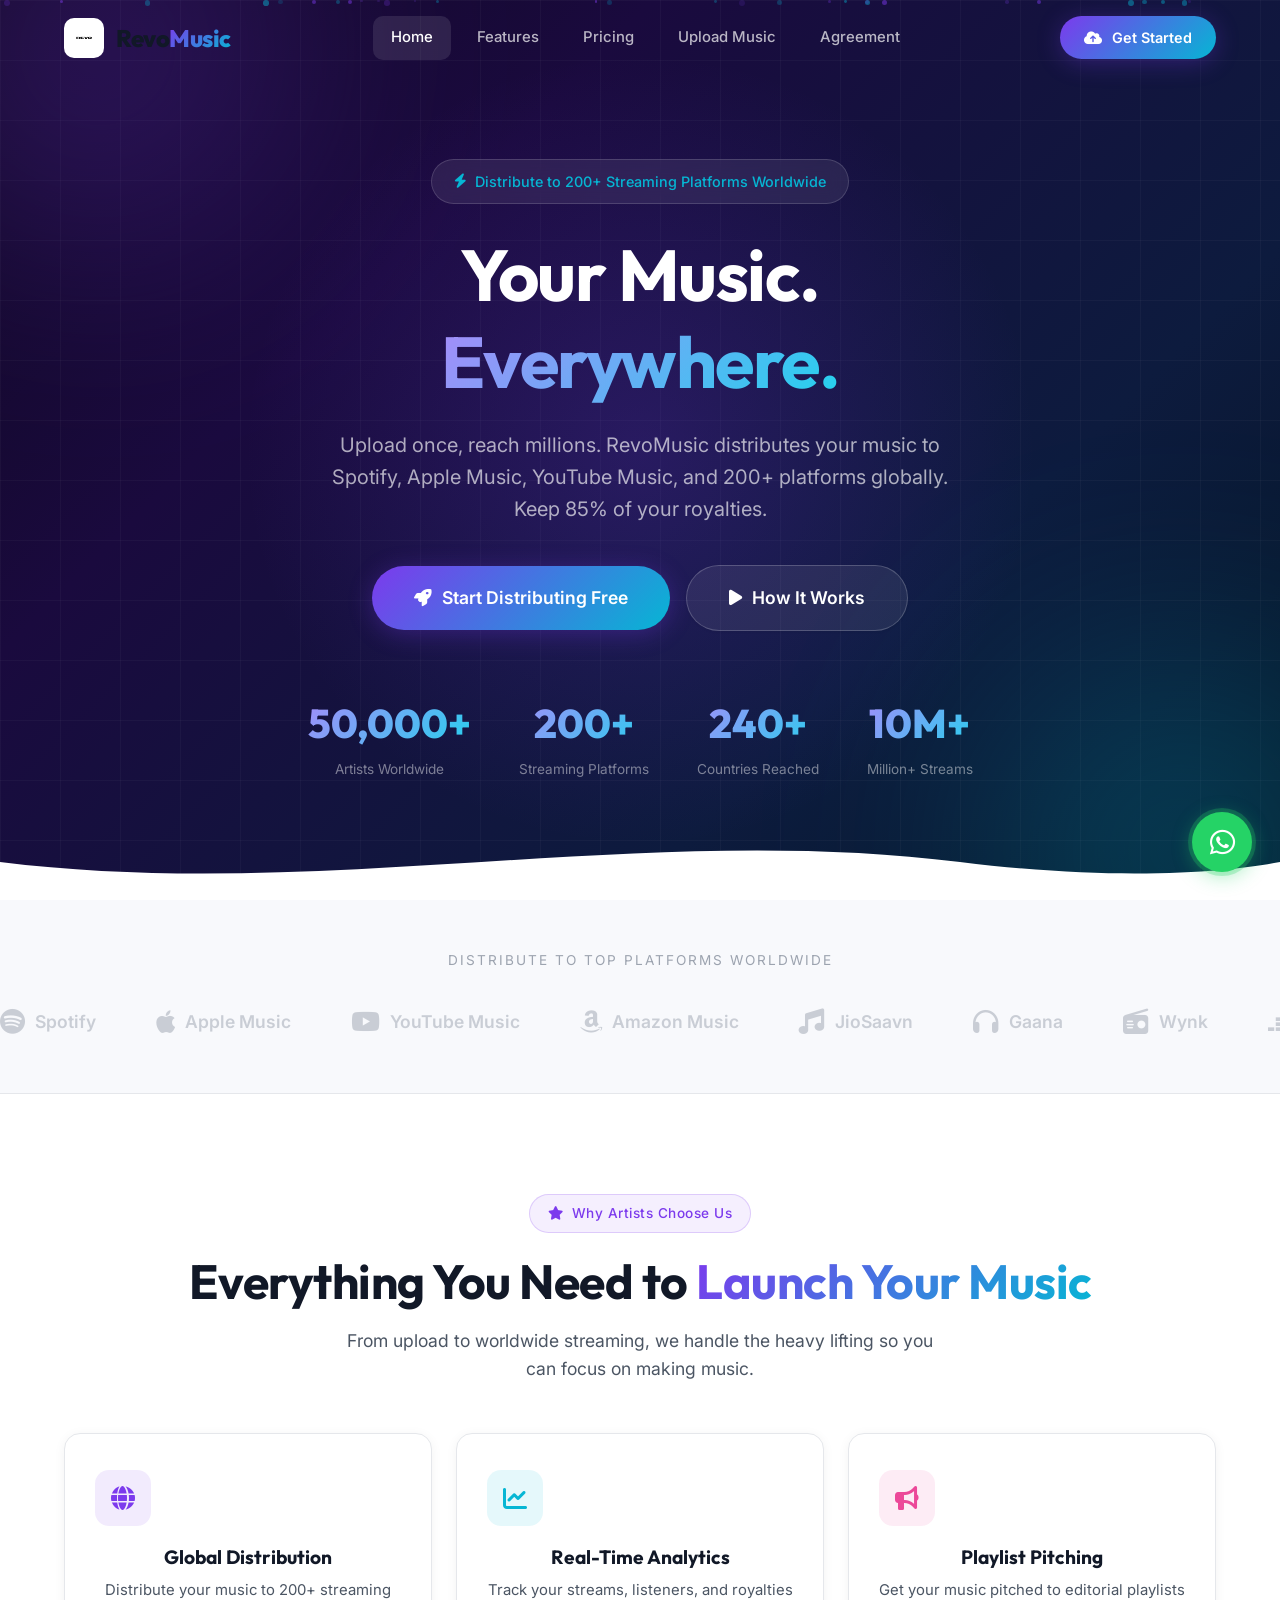
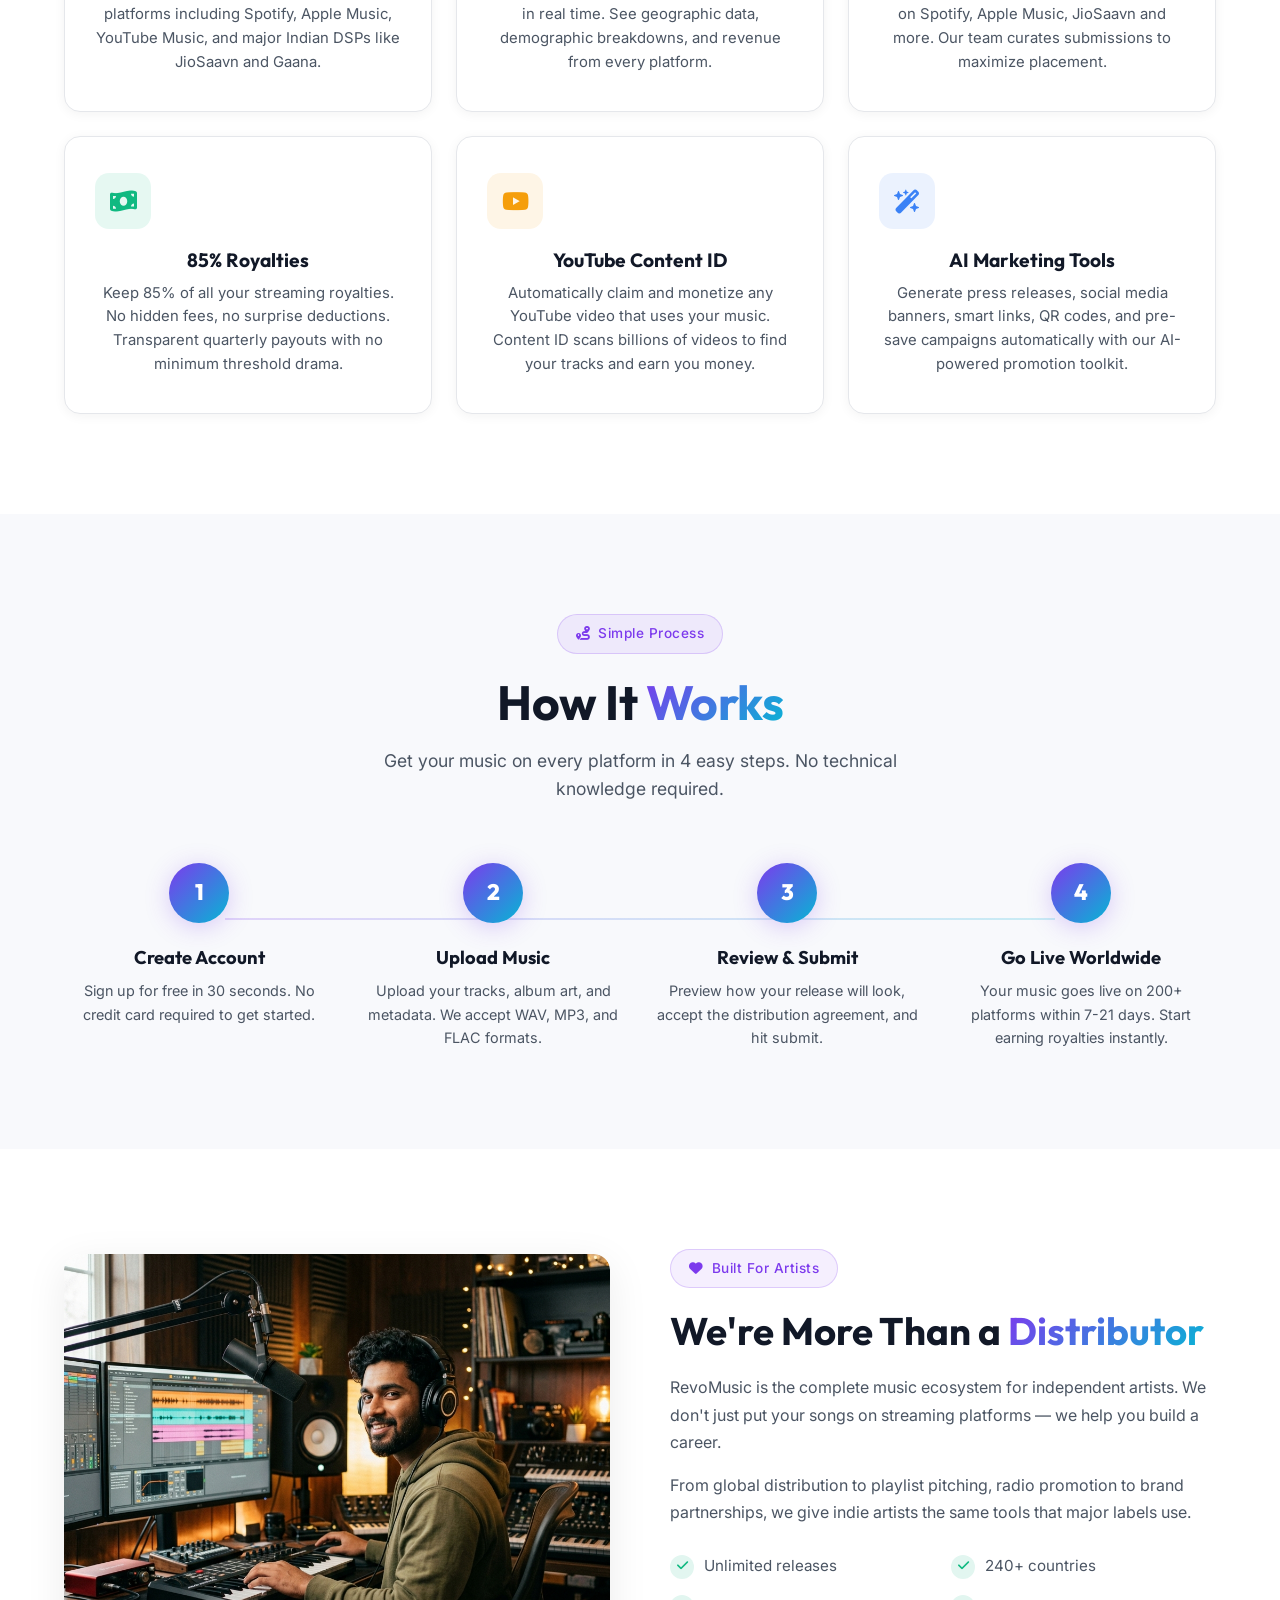
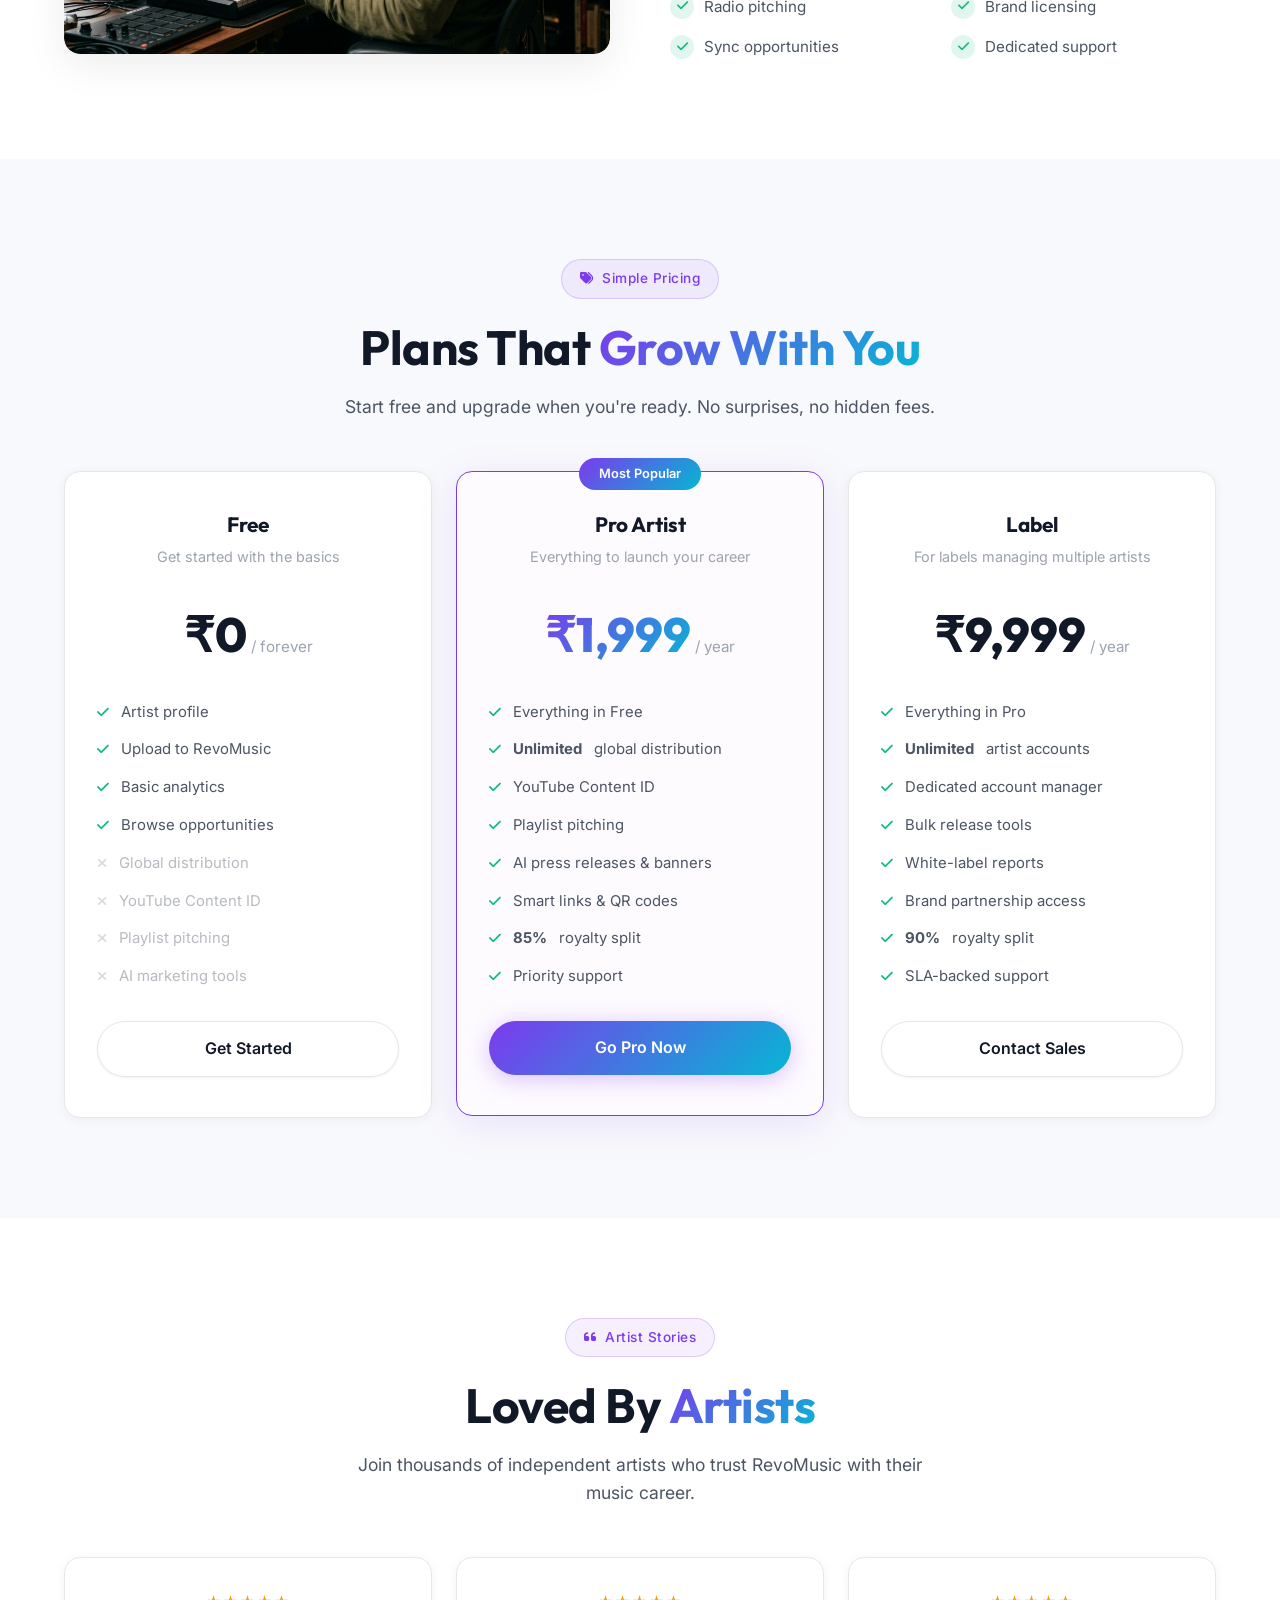
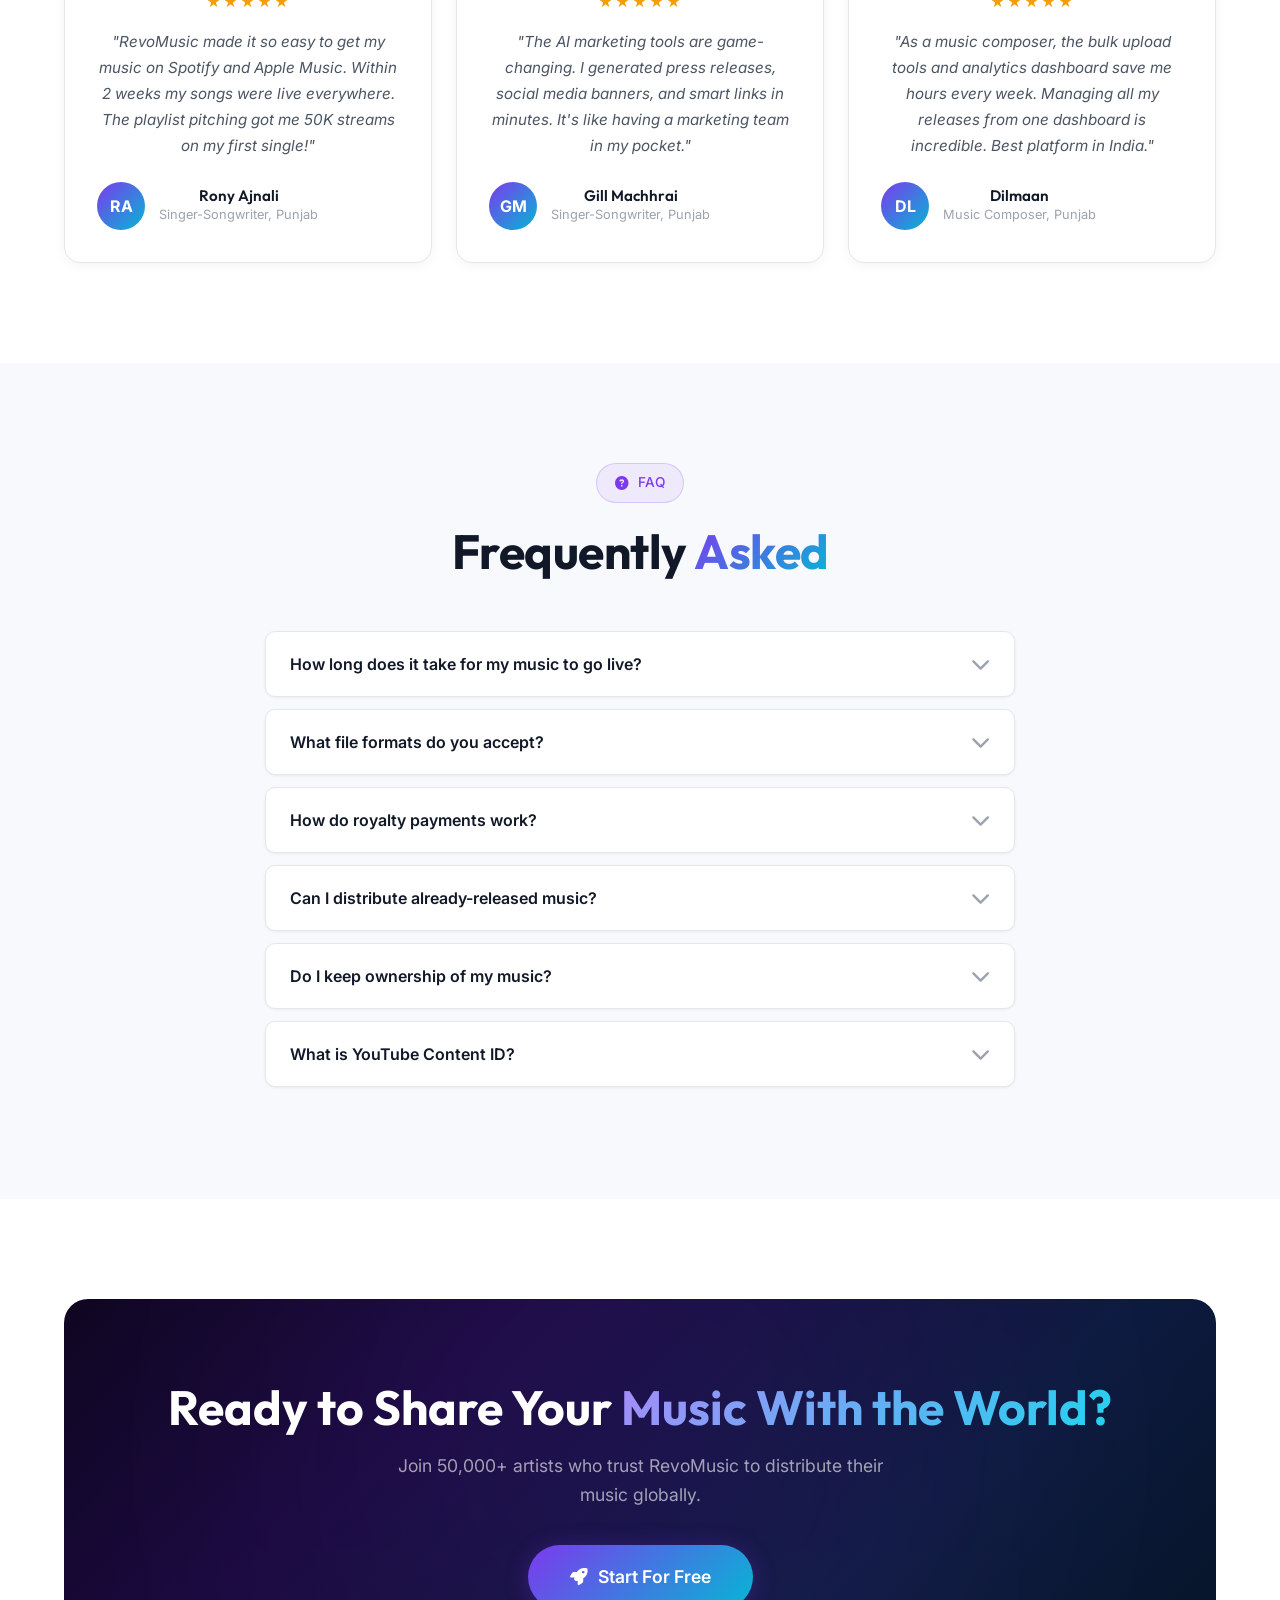
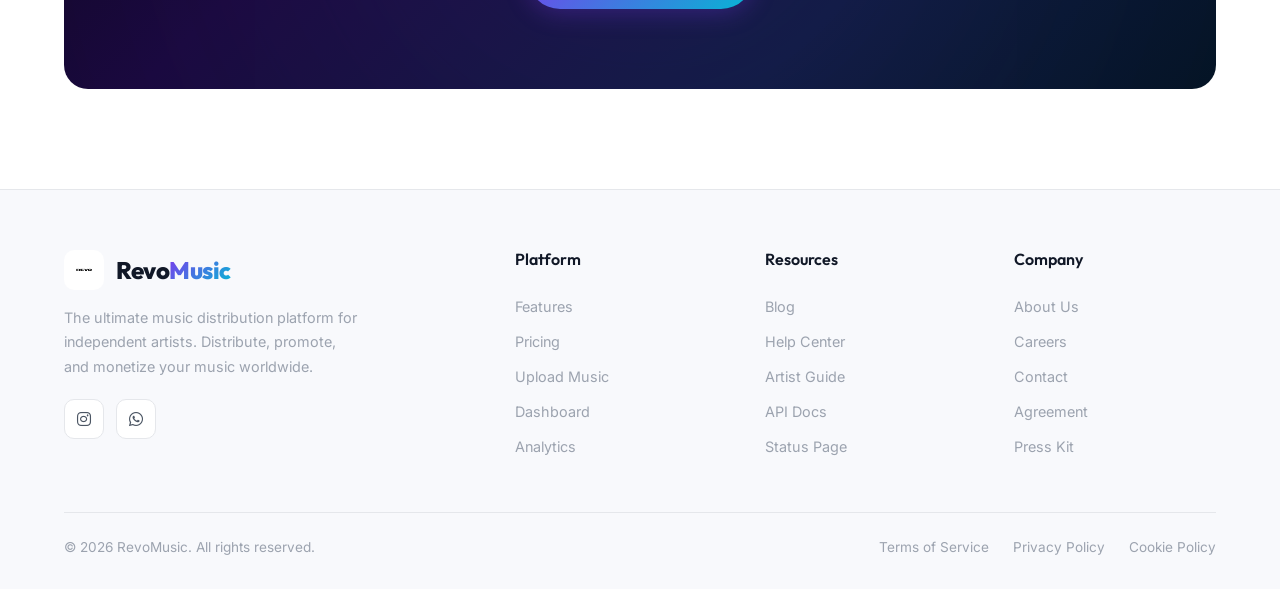
==== commit 2b25926f: "Rebrand to RevoMusic: new logo, testimonials, WhatsApp button, Instagram link" ====
--- a/index.html
+++ b/index.html
@@ -3,8 +3,8 @@
 <head>
     <meta charset="UTF-8">
     <meta name="viewport" content="width=device-width, initial-scale=1.0">
-    <title>SonicVault — Distribute Your Music Worldwide</title>
-    <meta name="description" content="SonicVault is the ultimate music distribution platform. Distribute your songs to 200+ streaming platforms, promote your music globally, and earn royalties — all from one dashboard.">
+    <title>RevoMusic — Distribute Your Music Worldwide | revomusic.in</title>
+    <meta name="description" content="RevoMusic is the ultimate music distribution platform. Distribute your songs to 200+ streaming platforms, promote your music globally, and earn royalties — all from one dashboard.">
     <link rel="preconnect" href="https://fonts.googleapis.com">
     <link rel="preconnect" href="https://fonts.gstatic.com" crossorigin>
     <link href="https://fonts.googleapis.com/css2?family=Inter:wght@300;400;500;600;700&family=Outfit:wght@400;500;600;700;800;900&display=swap" rel="stylesheet">
@@ -18,8 +18,8 @@
 <nav class="navbar" id="navbar">
     <div class="nav-container">
         <a href="index.html" class="nav-logo">
-            <img src="assets/images/logo.png" alt="SonicVault Logo">
-            <span class="logo-text">Sonic<span>Vault</span></span>
+            <img src="assets/images/logo.png" alt="RevoMusic Logo">
+            <span class="logo-text">Revo<span>Music</span></span>
         </a>
         <div class="nav-links">
             <a href="index.html" class="active">Home</a>
@@ -70,7 +70,7 @@
             Distribute to 200+ Streaming Platforms Worldwide
         </div>
         <h1>Your Music.<br><span class="gradient-text">Everywhere.</span></h1>
-        <p>Upload once, reach millions. SonicVault distributes your music to Spotify, Apple Music, YouTube Music, and 200+ platforms globally. Keep 85% of your royalties.</p>
+        <p>Upload once, reach millions. RevoMusic distributes your music to Spotify, Apple Music, YouTube Music, and 200+ platforms globally. Keep 85% of your royalties.</p>
         <div class="hero-buttons">
             <a href="upload.html" class="btn btn-primary btn-large">
                 <i class="fa-solid fa-rocket"></i> Start Distributing Free
@@ -223,7 +223,7 @@
             <div class="about-content reveal">
                 <span class="section-badge"><i class="fa-solid fa-heart"></i> Built For Artists</span>
                 <h2>We're More Than a <span class="gradient-text">Distributor</span></h2>
-                <p>SonicVault is the complete music ecosystem for independent artists. We don't just put your songs on streaming platforms — we help you build a career.</p>
+                <p>RevoMusic is the complete music ecosystem for independent artists. We don't just put your songs on streaming platforms — we help you build a career.</p>
                 <p>From global distribution to playlist pitching, radio promotion to brand partnerships, we give indie artists the same tools that major labels use.</p>
                 <div class="about-features">
                     <div class="about-feature">
@@ -276,7 +276,7 @@
                 </div>
                 <ul class="pricing-features">
                     <li><span class="icon"><i class="fa-solid fa-check"></i></span> Artist profile</li>
-                    <li><span class="icon"><i class="fa-solid fa-check"></i></span> Upload to SonicVault</li>
+                    <li><span class="icon"><i class="fa-solid fa-check"></i></span> Upload to RevoMusic</li>
                     <li><span class="icon"><i class="fa-solid fa-check"></i></span> Basic analytics</li>
                     <li><span class="icon"><i class="fa-solid fa-check"></i></span> Browse opportunities</li>
                     <li class="disabled"><span class="icon"><i class="fa-solid fa-xmark"></i></span> Global distribution</li>
@@ -342,17 +342,17 @@
     <div class="container text-center">
         <span class="section-badge"><i class="fa-solid fa-quote-left"></i> Artist Stories</span>
         <h2 class="section-title">Loved By <span class="gradient-text">Artists</span></h2>
-        <p class="section-subtitle">Join thousands of independent artists who trust SonicVault with their music career.</p>
+        <p class="section-subtitle">Join thousands of independent artists who trust RevoMusic with their music career.</p>
 
         <div class="testimonials-grid">
             <div class="testimonial-card reveal">
                 <div class="testimonial-stars">★★★★★</div>
-                <p class="testimonial-text">"SonicVault made it so easy to get my music on Spotify and Apple Music. Within 2 weeks my songs were live everywhere. The playlist pitching got me 50K streams on my first single!"</p>
+                <p class="testimonial-text">"RevoMusic made it so easy to get my music on Spotify and Apple Music. Within 2 weeks my songs were live everywhere. The playlist pitching got me 50K streams on my first single!"</p>
                 <div class="testimonial-author">
-                    <div class="testimonial-avatar">RP</div>
+                    <div class="testimonial-avatar">RA</div>
                     <div class="testimonial-info">
-                        <h4>Rahul Patel</h4>
-                        <p>Singer-Songwriter, Mumbai</p>
+                        <h4>Rony Ajnali</h4>
+                        <p>Singer-Songwriter, Punjab</p>
                     </div>
                 </div>
             </div>
@@ -360,21 +360,21 @@
                 <div class="testimonial-stars">★★★★★</div>
                 <p class="testimonial-text">"The AI marketing tools are game-changing. I generated press releases, social media banners, and smart links in minutes. It's like having a marketing team in my pocket."</p>
                 <div class="testimonial-author">
-                    <div class="testimonial-avatar">AM</div>
+                    <div class="testimonial-avatar">GM</div>
                     <div class="testimonial-info">
-                        <h4>Ananya Mehta</h4>
-                        <p>Indie Pop Artist, Delhi</p>
+                        <h4>Gill Machhrai</h4>
+                        <p>Singer-Songwriter, Punjab</p>
                     </div>
                 </div>
             </div>
             <div class="testimonial-card reveal">
                 <div class="testimonial-stars">★★★★★</div>
-                <p class="testimonial-text">"As a label manager, the bulk upload tools and analytics dashboard save me hours every week. Managing 20+ artists from one dashboard is incredible. Best platform in India."</p>
+                <p class="testimonial-text">"As a music composer, the bulk upload tools and analytics dashboard save me hours every week. Managing all my releases from one dashboard is incredible. Best platform in India."</p>
                 <div class="testimonial-author">
-                    <div class="testimonial-avatar">VK</div>
+                    <div class="testimonial-avatar">DL</div>
                     <div class="testimonial-info">
-                        <h4>Vikram Kapoor</h4>
-                        <p>Label Owner, Bangalore</p>
+                        <h4>Dilmaan</h4>
+                        <p>Music Composer, Punjab</p>
                     </div>
                 </div>
             </div>
@@ -464,7 +464,7 @@
     <div class="container">
         <div class="cta-box reveal">
             <h2>Ready to Share Your <span class="gradient-text">Music With the World?</span></h2>
-            <p>Join 50,000+ artists who trust SonicVault to distribute their music globally.</p>
+            <p>Join 50,000+ artists who trust RevoMusic to distribute their music globally.</p>
             <a href="upload.html" class="btn btn-primary btn-large">
                 <i class="fa-solid fa-rocket"></i> Start For Free
             </a>
@@ -478,15 +478,13 @@
         <div class="footer-grid">
             <div class="footer-brand">
                 <a href="index.html" class="nav-logo">
-                    <img src="assets/images/logo.png" alt="SonicVault Logo">
-                    <span class="logo-text">Sonic<span>Vault</span></span>
+                    <img src="assets/images/logo.png" alt="RevoMusic Logo">
+                    <span class="logo-text">Revo<span>Music</span></span>
                 </a>
                 <p>The ultimate music distribution platform for independent artists. Distribute, promote, and monetize your music worldwide.</p>
                 <div class="footer-social">
-                    <a href="#" aria-label="Instagram"><i class="fa-brands fa-instagram"></i></a>
-                    <a href="#" aria-label="YouTube"><i class="fa-brands fa-youtube"></i></a>
-                    <a href="#" aria-label="Twitter"><i class="fa-brands fa-x-twitter"></i></a>
-                    <a href="#" aria-label="Facebook"><i class="fa-brands fa-facebook-f"></i></a>
+                    <a href="https://www.instagram.com/justrevomarketing" target="_blank" aria-label="Instagram"><i class="fa-brands fa-instagram"></i></a>
+                    <a href="https://wa.me/917814171047" target="_blank" aria-label="WhatsApp"><i class="fa-brands fa-whatsapp"></i></a>
                 </div>
             </div>
             <div class="footer-column">
@@ -515,7 +513,7 @@
             </div>
         </div>
         <div class="footer-bottom">
-            <p>&copy; 2026 SonicVault. All rights reserved.</p>
+            <p>&copy; 2026 RevoMusic. All rights reserved.</p>
             <div class="footer-bottom-links">
                 <a href="agreement.html">Terms of Service</a>
                 <a href="#">Privacy Policy</a>
@@ -525,6 +523,11 @@
     </div>
 </footer>
 
+<!-- WhatsApp Floating Button -->
+<a href="https://wa.me/917814171047" target="_blank" class="whatsapp-float" aria-label="Chat on WhatsApp">
+    <i class="fa-brands fa-whatsapp"></i>
+</a>
+
 <script src="script.js"></script>
 </body>
 </html>
--- a/styles.css
+++ b/styles.css
@@ -1739,3 +1739,43 @@
   .upload-progress { flex-wrap: wrap; gap: 8px; }
   .progress-line { width: 30px; }
 }
+
+/* ===== WHATSAPP FLOATING BUTTON ===== */
+.whatsapp-float {
+  position: fixed;
+  bottom: 28px;
+  right: 28px;
+  width: 60px;
+  height: 60px;
+  border-radius: 50%;
+  background: #25D366;
+  color: #fff;
+  display: flex;
+  align-items: center;
+  justify-content: center;
+  font-size: 1.8rem;
+  box-shadow: 0 4px 20px rgba(37, 211, 102, 0.4);
+  z-index: 900;
+  transition: var(--transition-normal);
+  text-decoration: none;
+}
+
+.whatsapp-float:hover {
+  transform: scale(1.12) translateY(-3px);
+  box-shadow: 0 8px 30px rgba(37, 211, 102, 0.55);
+}
+
+.whatsapp-float::before {
+  content: '';
+  position: absolute;
+  inset: -4px;
+  border-radius: 50%;
+  background: rgba(37, 211, 102, 0.25);
+  animation: whatsappPulse 2s ease-in-out infinite;
+  z-index: -1;
+}
+
+@keyframes whatsappPulse {
+  0%, 100% { transform: scale(1); opacity: 0.5; }
+  50% { transform: scale(1.3); opacity: 0; }
+}
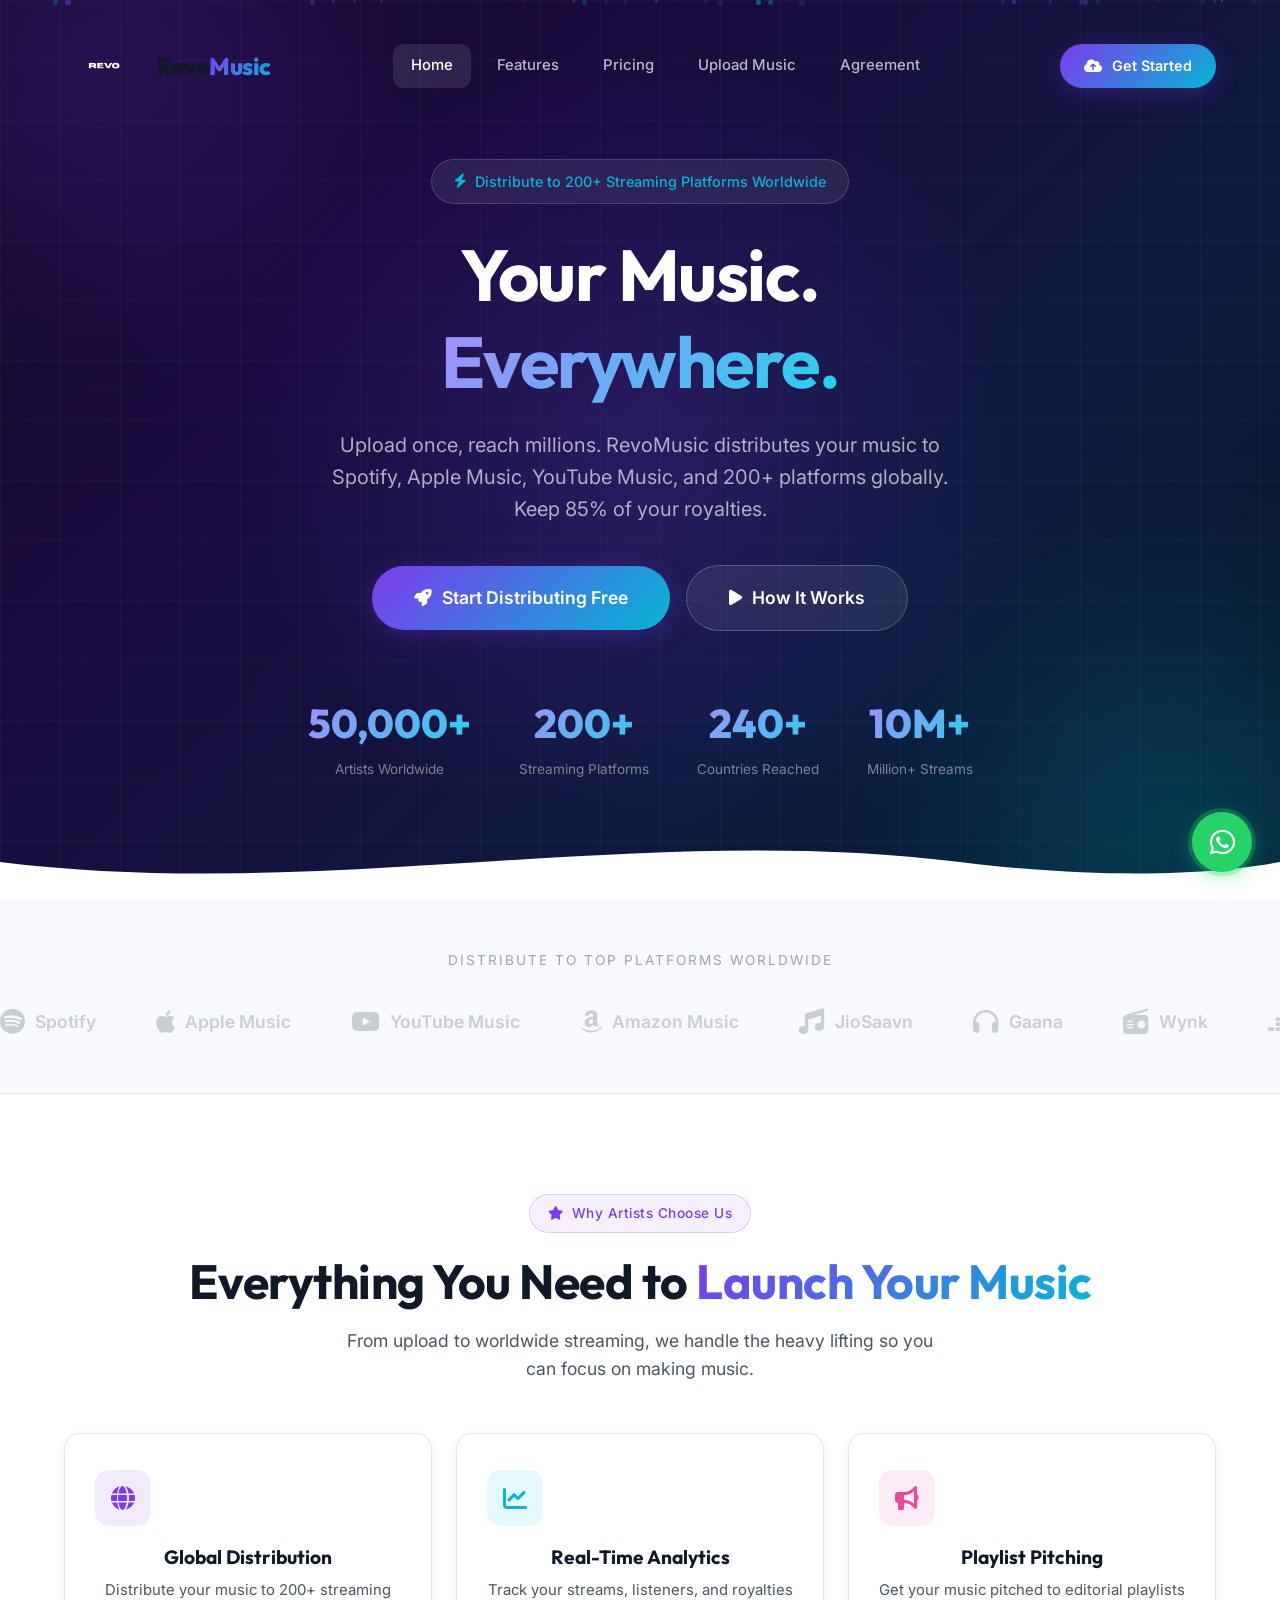
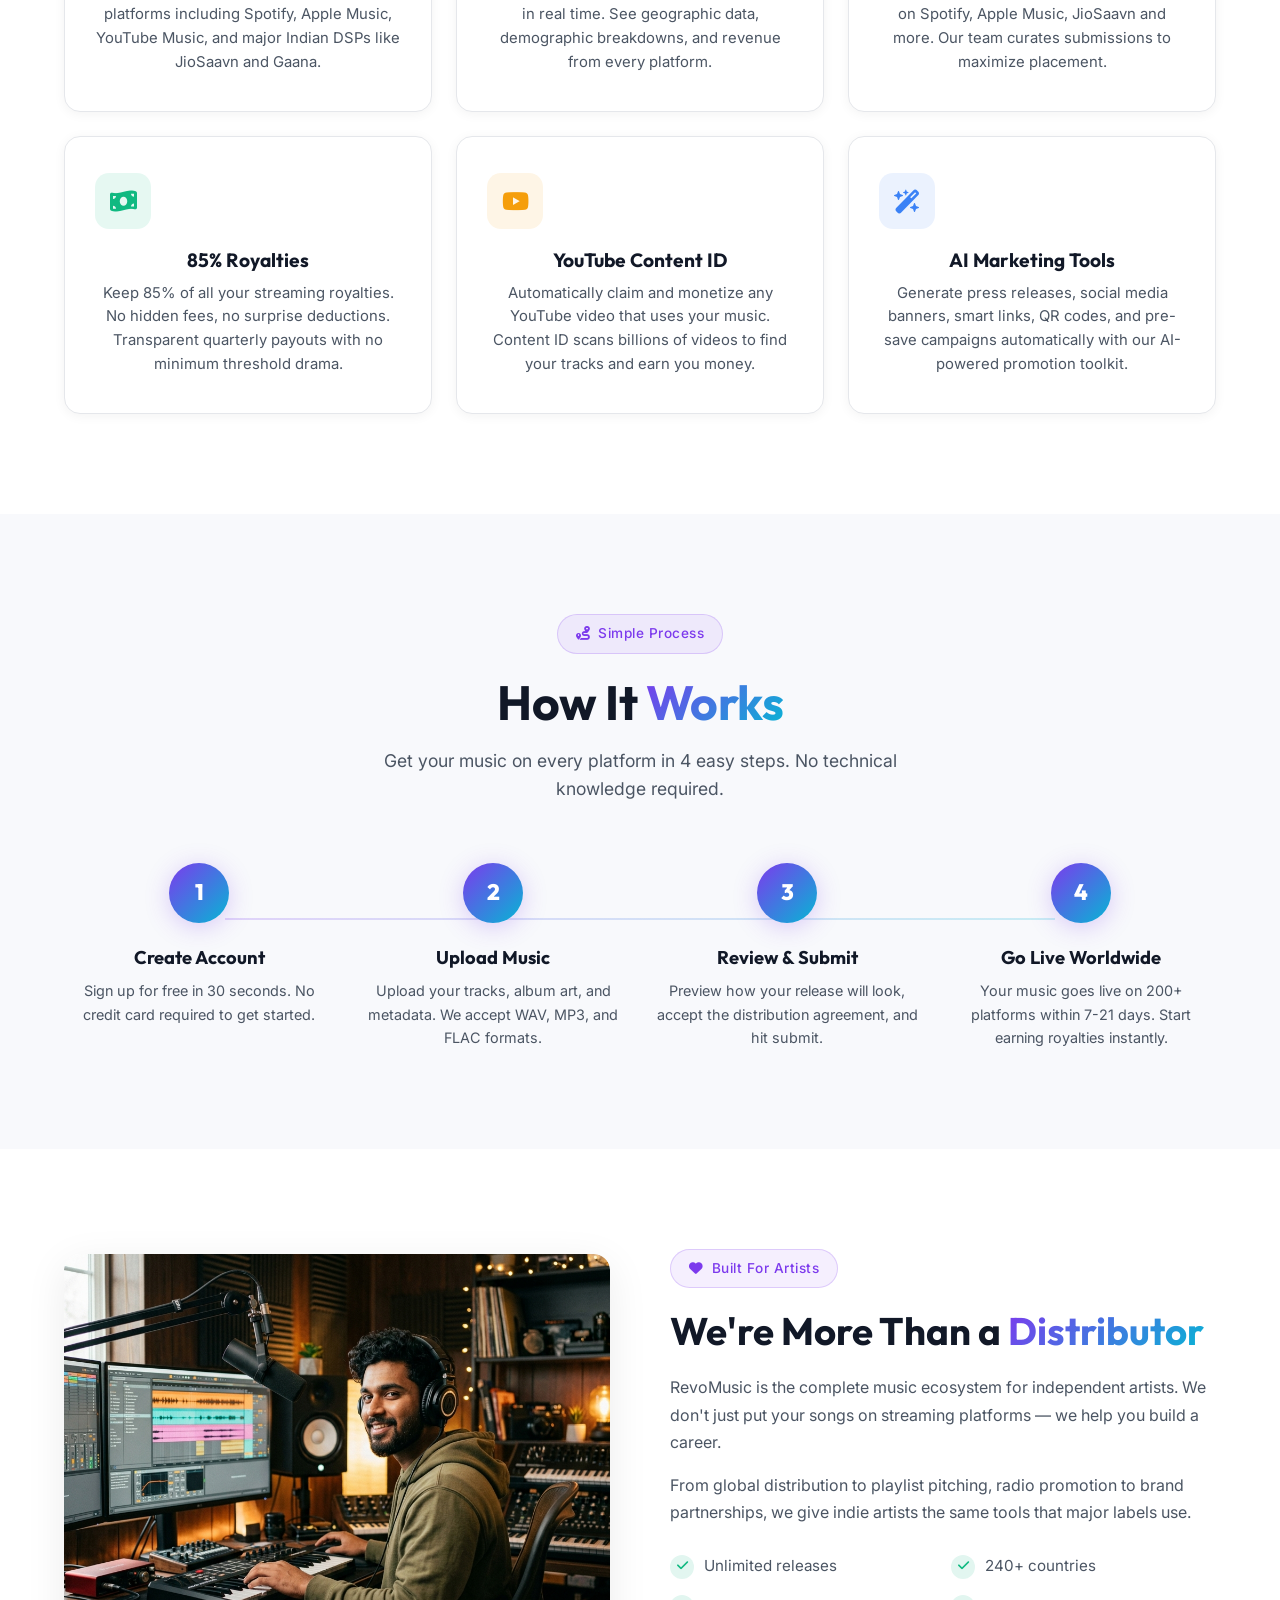
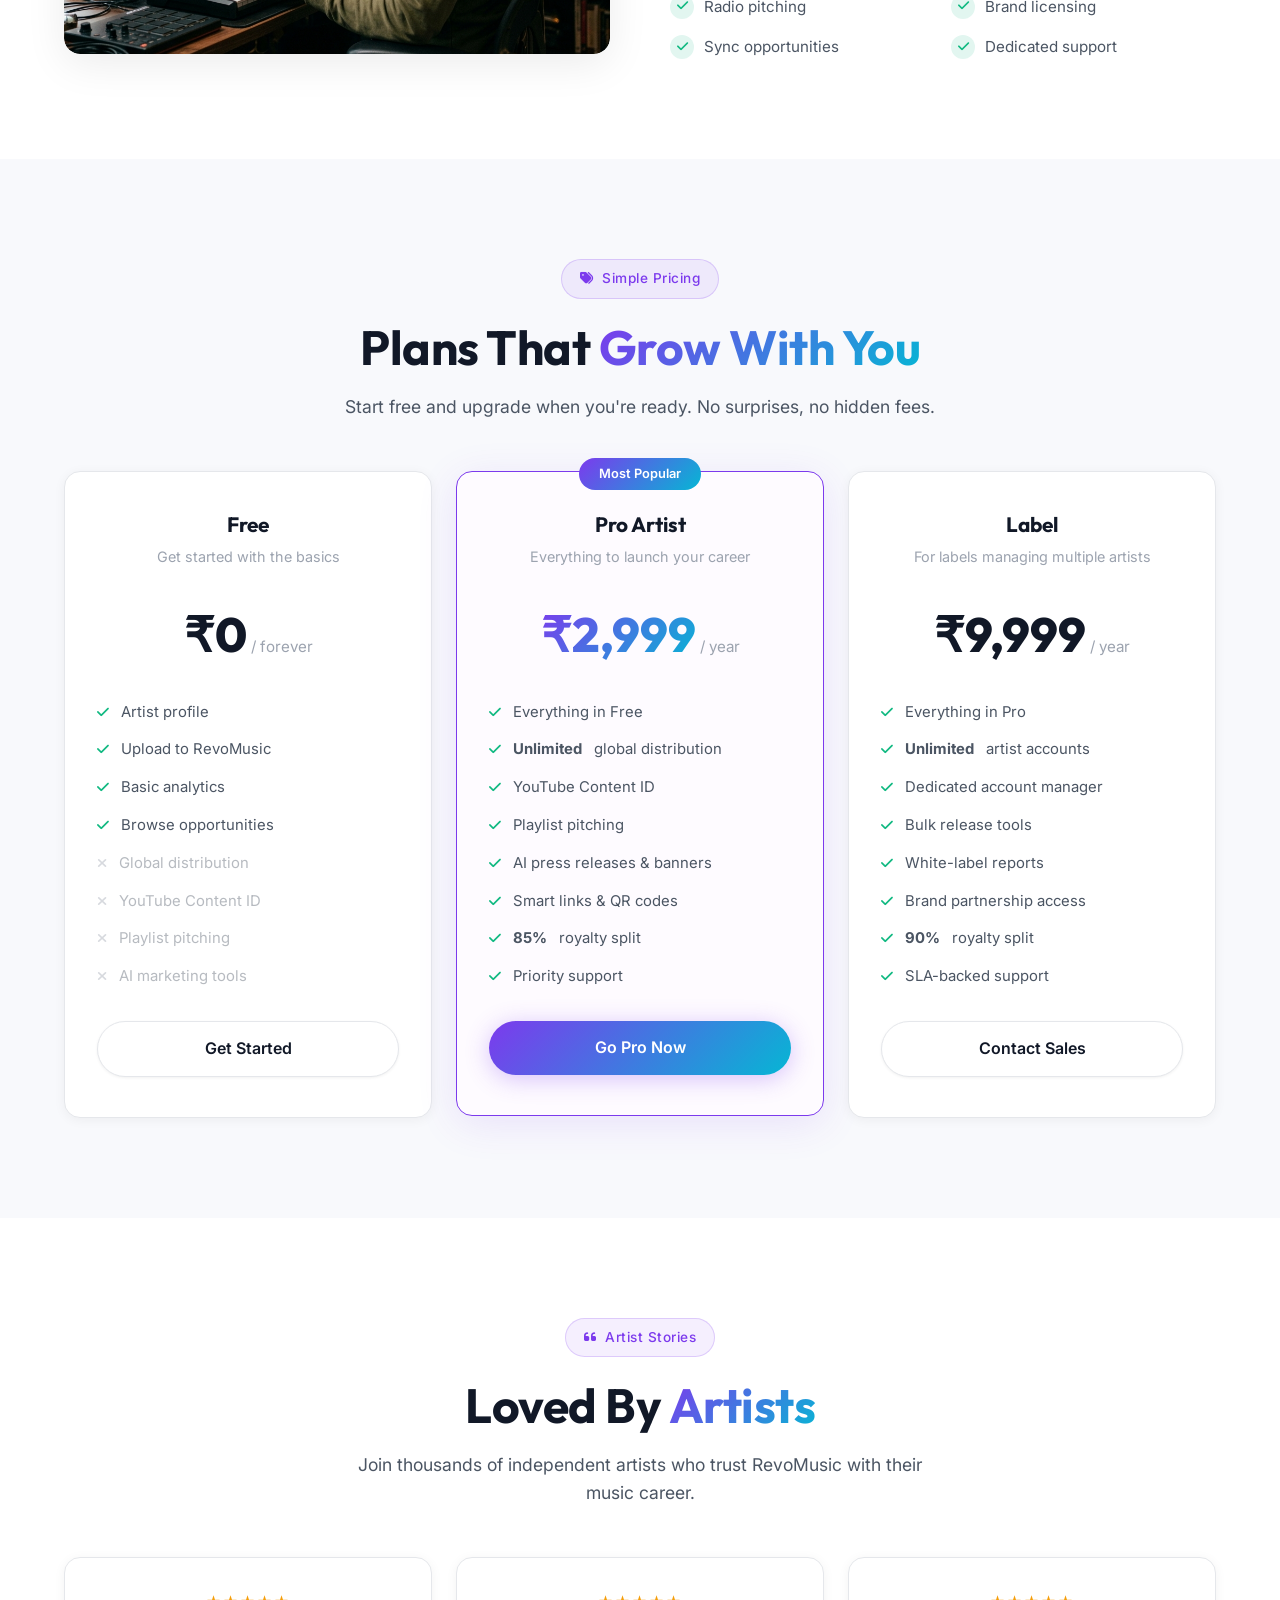
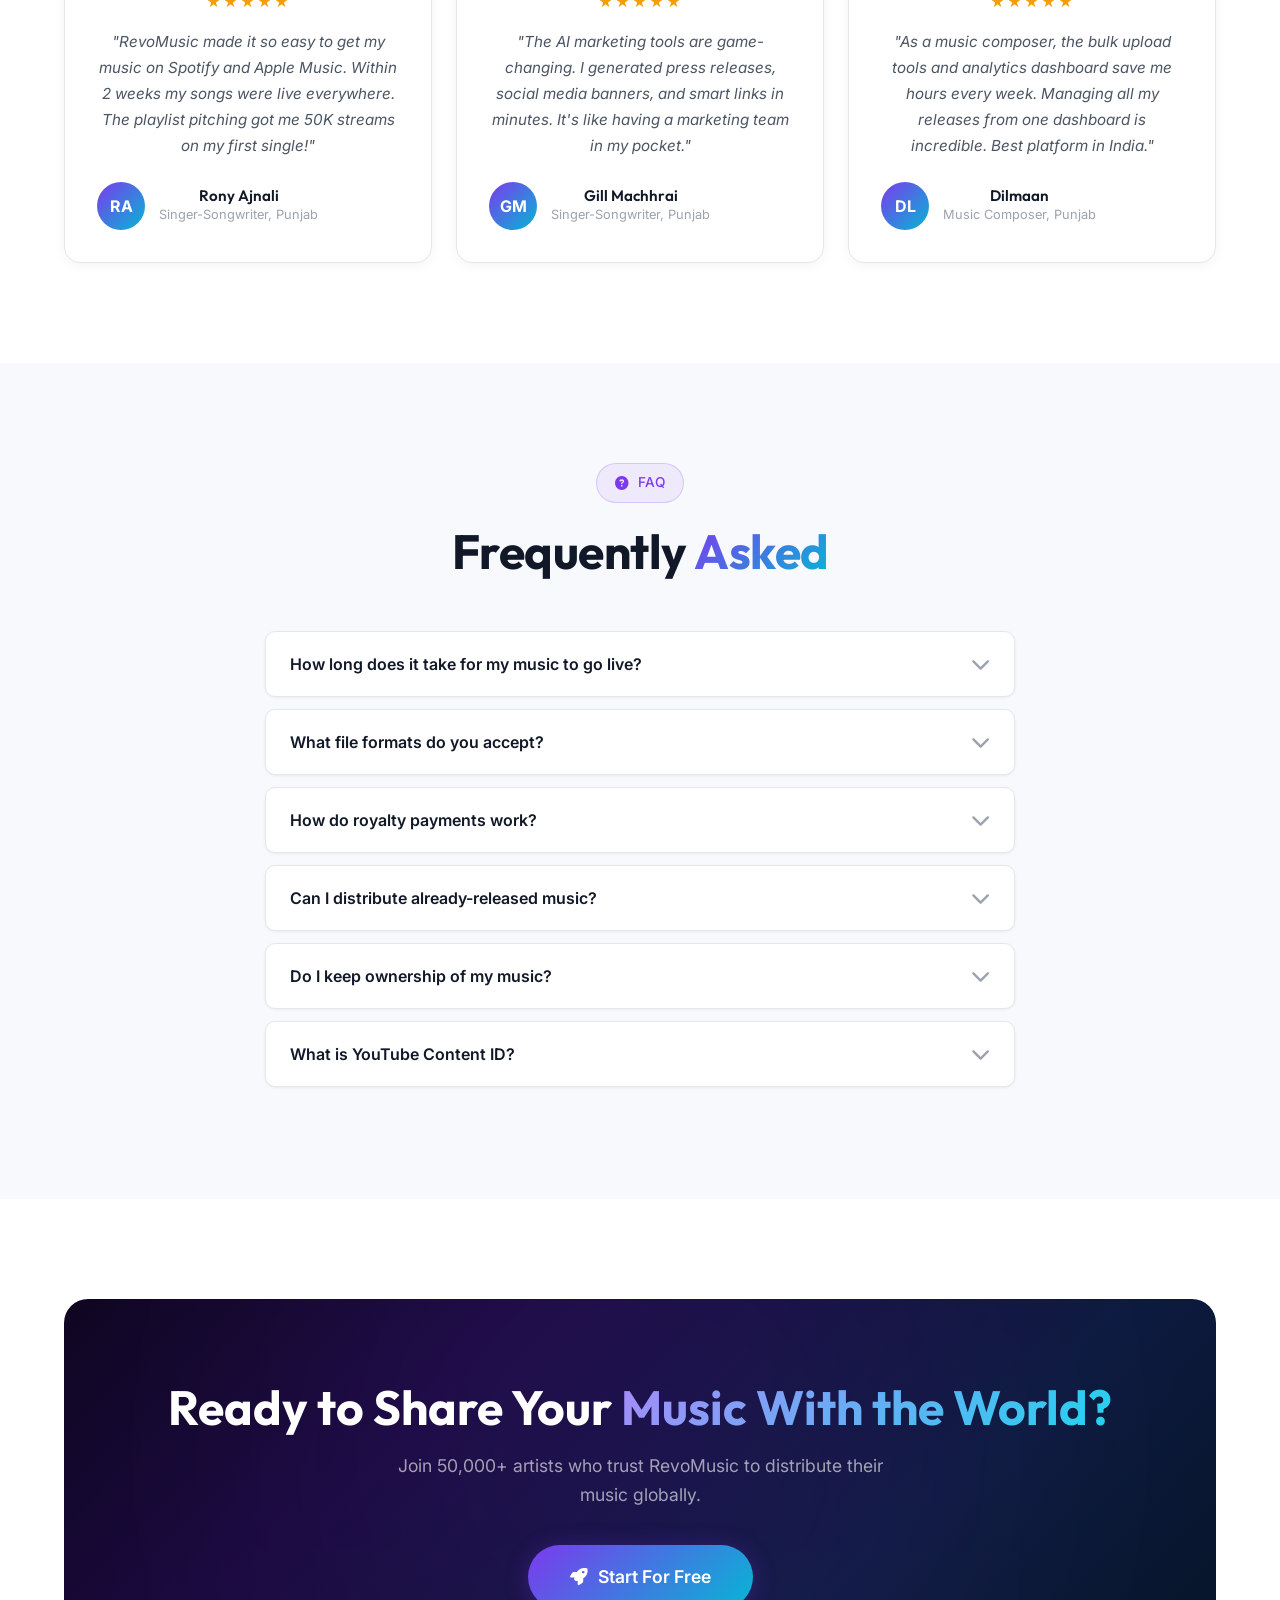
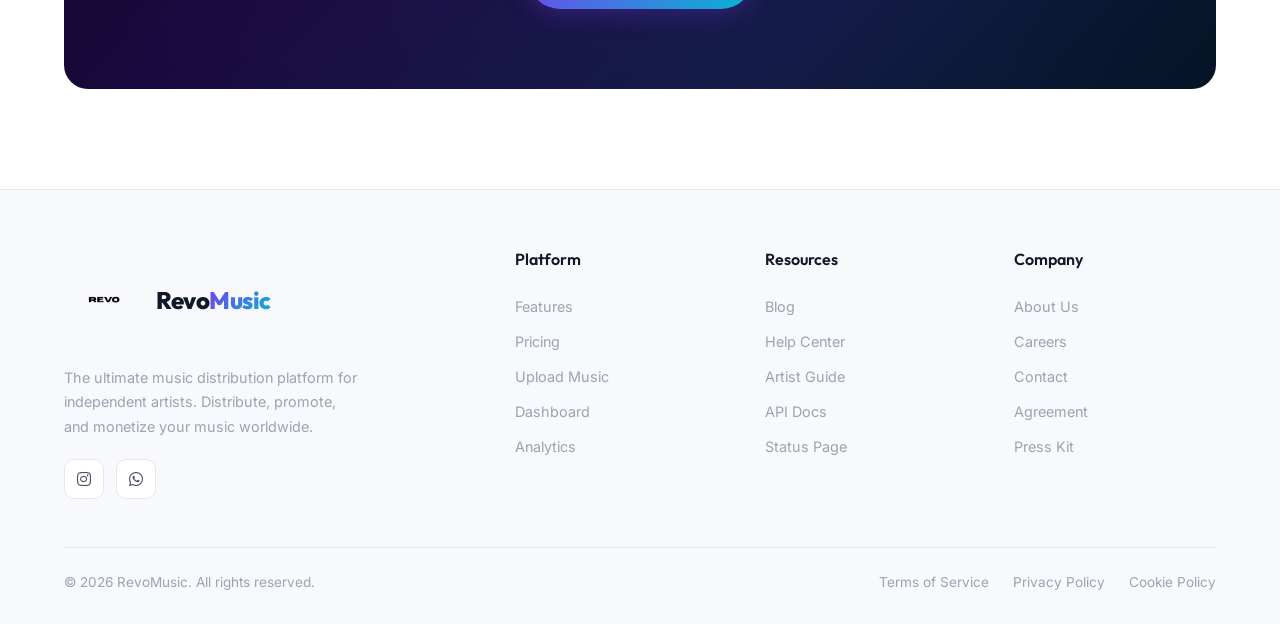
==== commit fd7a90f5: "Bigger logo, ₹2999 Pro price, Google Sheets integration, logo invert fix" ====
--- a/index.html
+++ b/index.html
@@ -295,7 +295,7 @@
                     <p>Everything to launch your career</p>
                 </div>
                 <div class="pricing-price">
-                    <span class="amount gradient-text">₹1,999</span>
+                    <span class="amount gradient-text">₹2,999</span>
                     <span class="period">/ year</span>
                 </div>
                 <ul class="pricing-features">
--- a/styles.css
+++ b/styles.css
@@ -217,9 +217,8 @@
 }
 
 .nav-logo img {
-  width: 40px;
-  height: 40px;
-  border-radius: 10px;
+  width: 80px;
+  height: auto;
 }
 
 .nav-logo .logo-text span {
@@ -232,6 +231,10 @@
 /* Navbar inside the dark hero */
 .hero .nav-logo .logo-text {
   color: #fff;
+}
+
+.navbar:not(.scrolled) .nav-logo img {
+  filter: invert(1) brightness(2);
 }
 
 .nav-links {
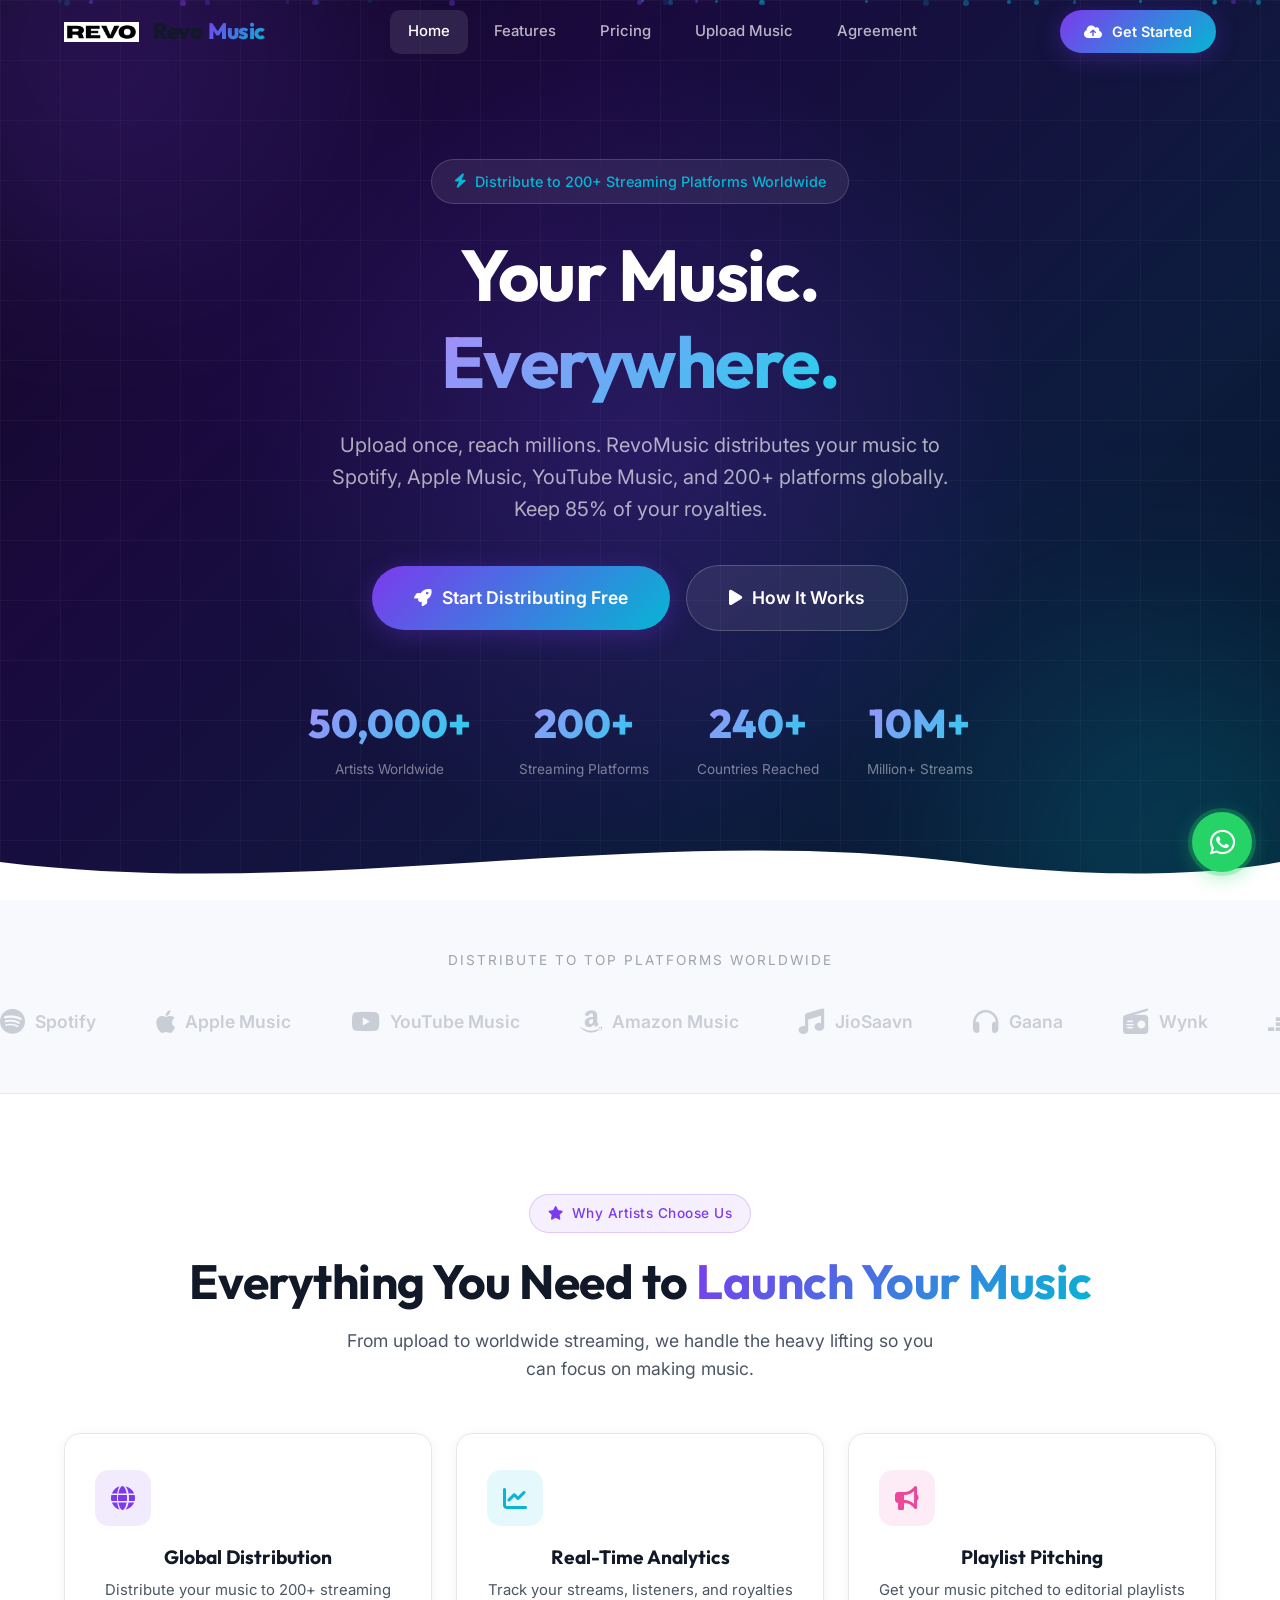
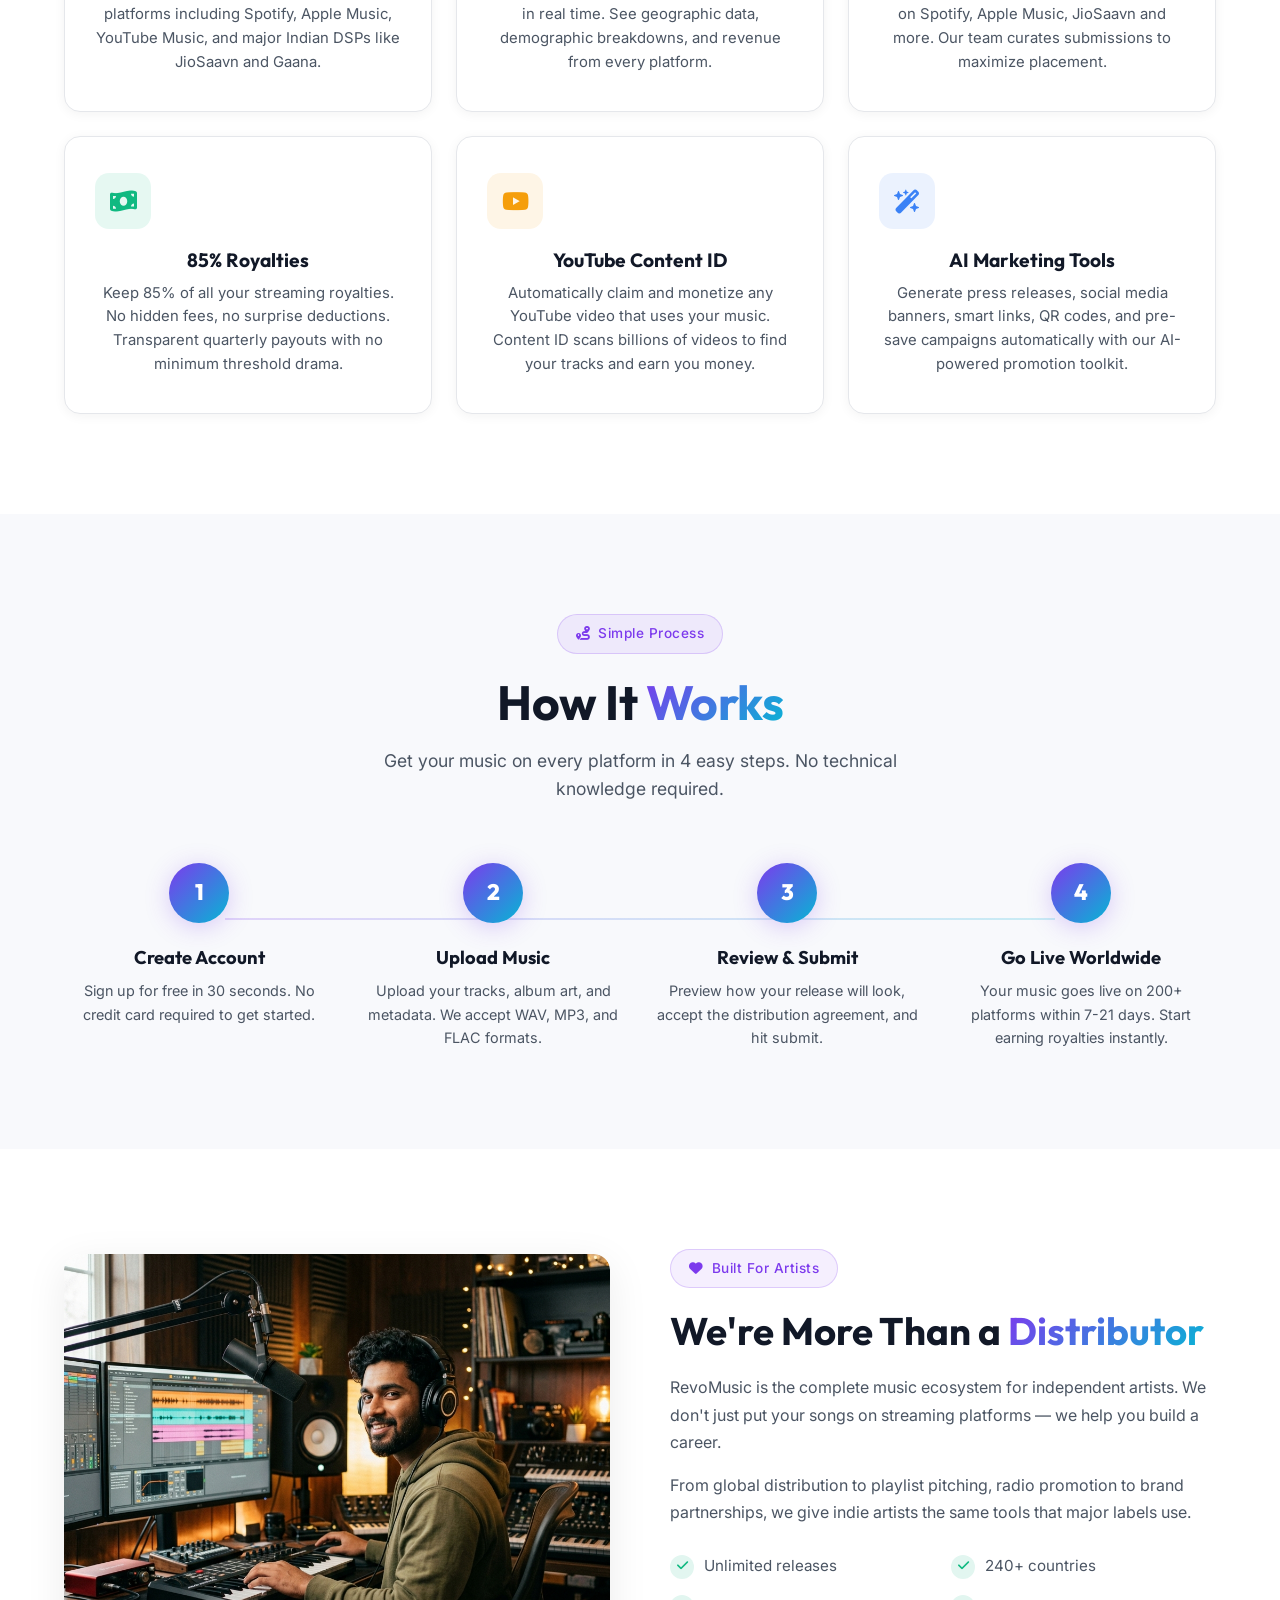
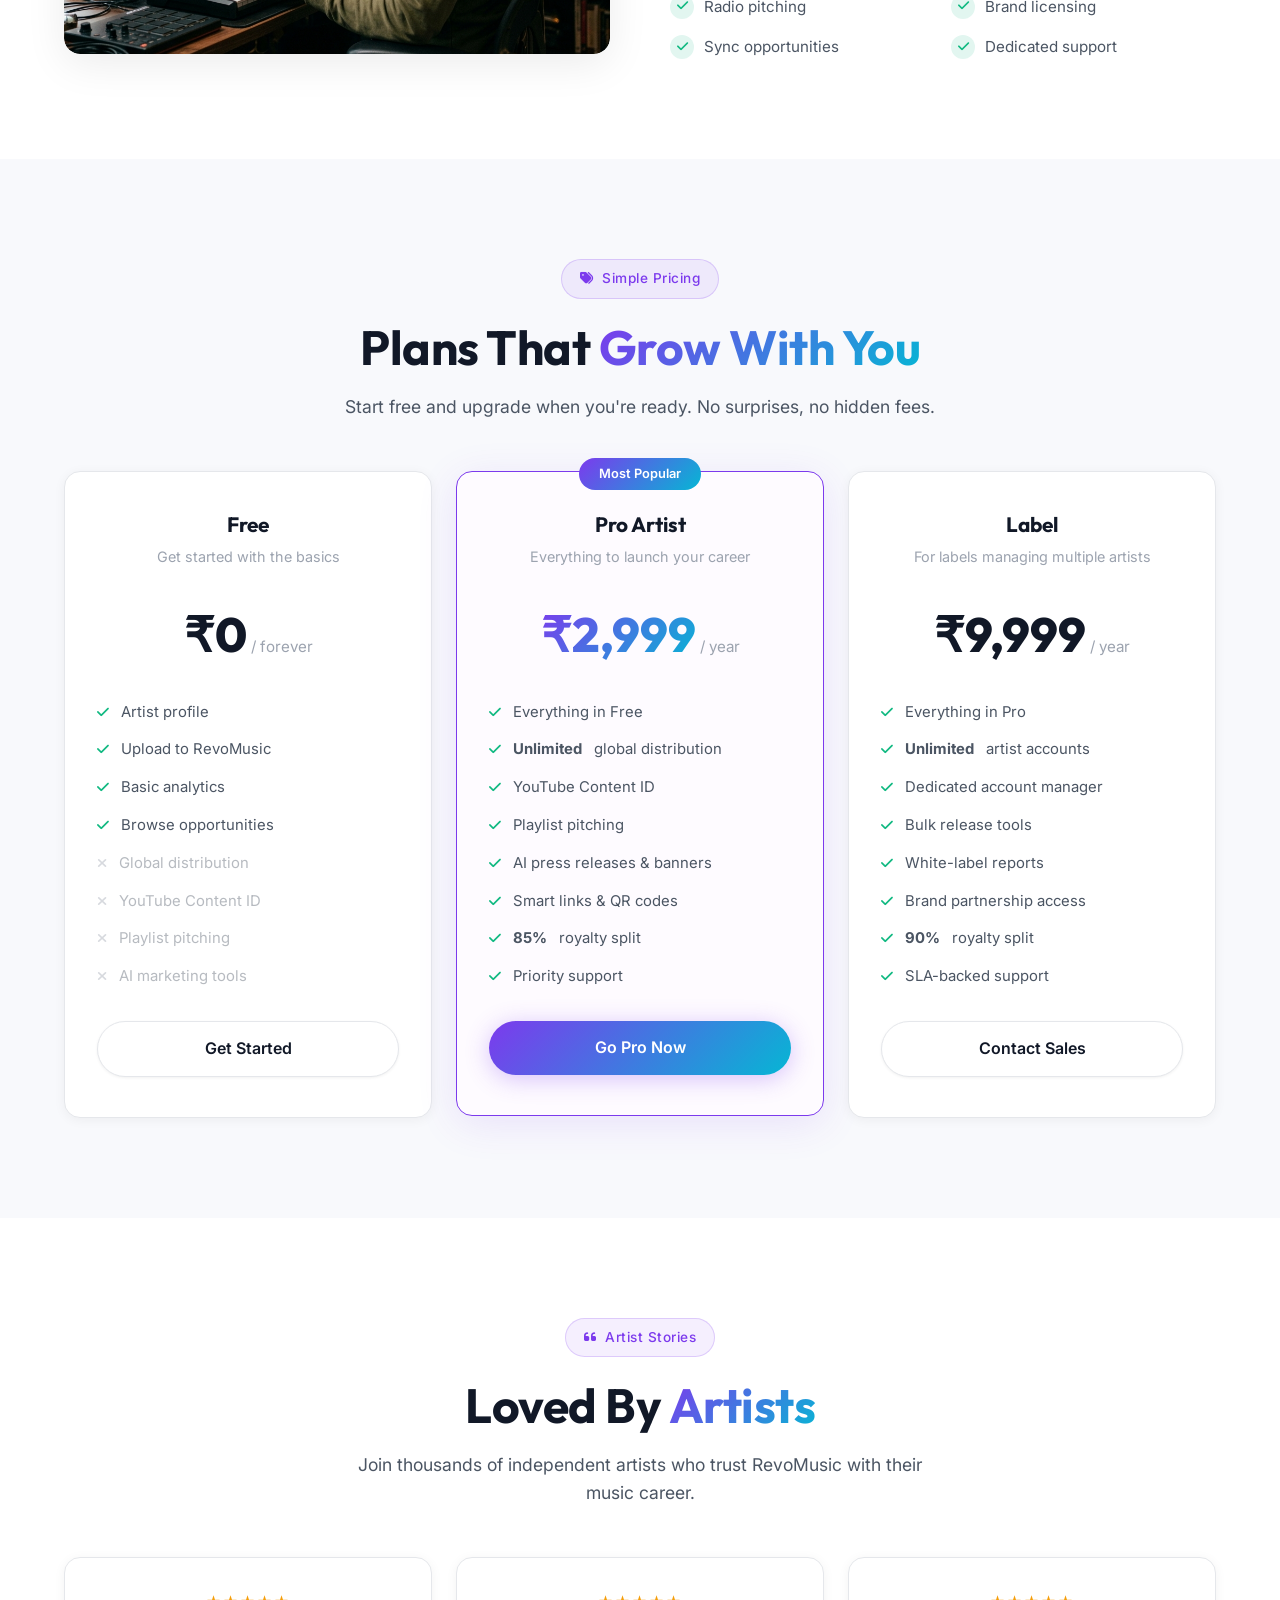
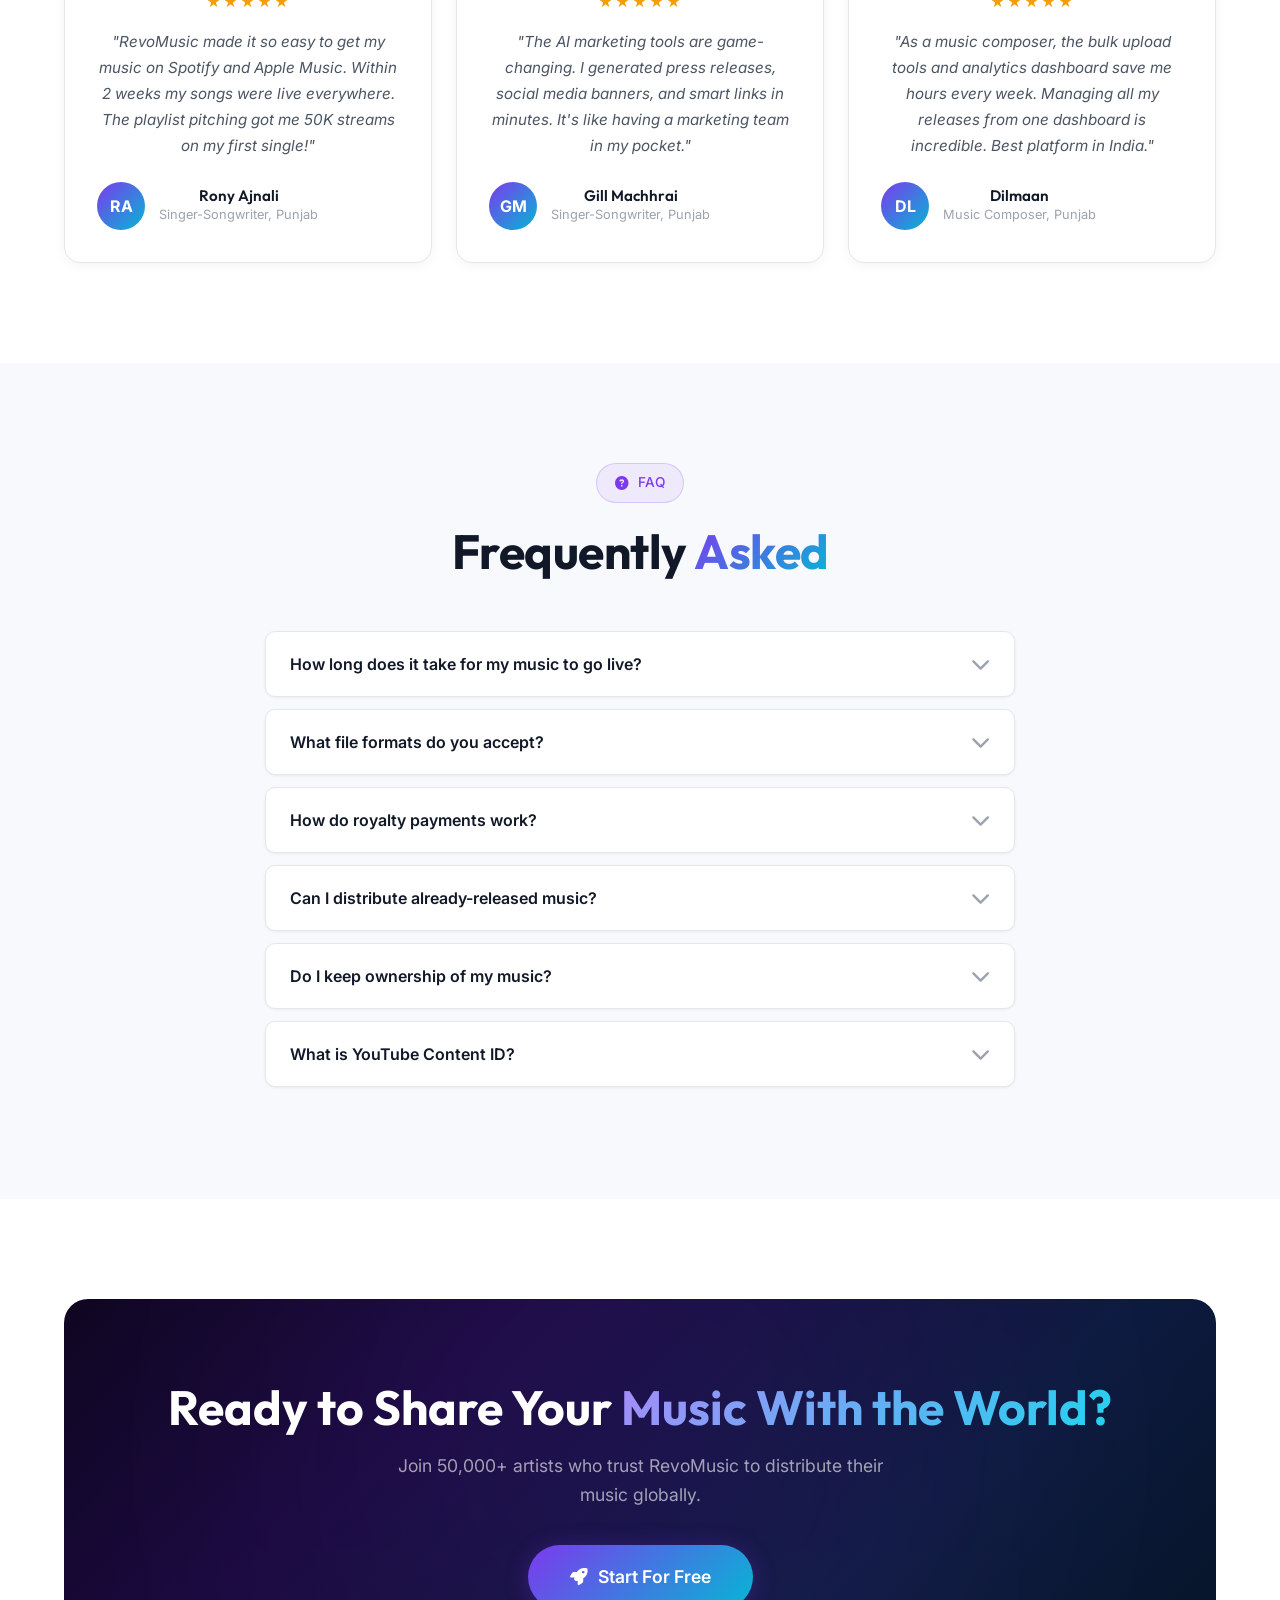
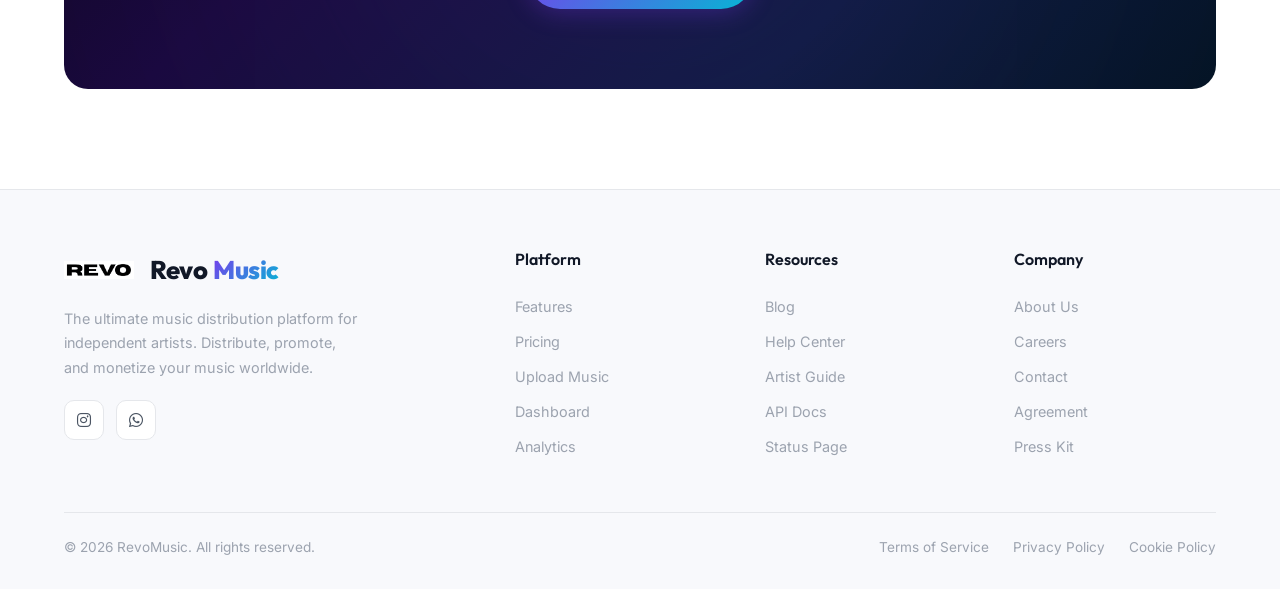
==== commit 8e0ed402: "Cropped logo, new favicon, bigger size, Revo Music spacing, mobile fixes" ====
--- a/index.html
+++ b/index.html
@@ -10,7 +10,7 @@
     <link href="https://fonts.googleapis.com/css2?family=Inter:wght@300;400;500;600;700&family=Outfit:wght@400;500;600;700;800;900&display=swap" rel="stylesheet">
     <link rel="stylesheet" href="https://cdnjs.cloudflare.com/ajax/libs/font-awesome/6.5.1/css/all.min.css">
     <link rel="stylesheet" href="styles.css">
-    <link rel="icon" href="assets/images/logo.png" type="image/png">
+    <link rel="icon" href="assets/images/favicon.png" type="image/png">
 </head>
 <body>
 
--- a/styles.css
+++ b/styles.css
@@ -185,7 +185,7 @@
   left: 0;
   width: 100%;
   z-index: 1000;
-  padding: 16px 0;
+  padding: 10px 0;
   transition: var(--transition-normal);
 }
 
@@ -193,7 +193,7 @@
   background: rgba(255, 255, 255, 0.92);
   backdrop-filter: blur(20px);
   border-bottom: 1px solid var(--border-glass);
-  padding: 10px 0;
+  padding: 6px 0;
   box-shadow: var(--shadow-sm);
 }
 
@@ -209,15 +209,18 @@
 .nav-logo {
   display: flex;
   align-items: center;
-  gap: 12px;
+  gap: 14px;
   font-family: var(--font-display);
-  font-size: 1.5rem;
+  font-size: 1.4rem;
   font-weight: 800;
   letter-spacing: -0.5px;
+  text-decoration: none;
+  white-space: nowrap;
+  flex-shrink: 0;
 }
 
 .nav-logo img {
-  width: 80px;
+  width: 75px;
   height: auto;
 }
 
@@ -226,6 +229,7 @@
   -webkit-background-clip: text;
   -webkit-text-fill-color: transparent;
   background-clip: text;
+  margin-left: 6px;
 }
 
 /* Navbar inside the dark hero */
@@ -233,9 +237,7 @@
   color: #fff;
 }
 
-.navbar:not(.scrolled) .nav-logo img {
-  filter: invert(1) brightness(2);
-}
+/* Logo keeps white bg on dark hero — looks clean */
 
 .nav-links {
   display: flex;
@@ -290,6 +292,8 @@
   font-size: 1.5rem;
   cursor: pointer;
   padding: 8px;
+  z-index: 1001;
+  position: relative;
 }
 
 .navbar:not(.scrolled) .mobile-toggle {
@@ -305,7 +309,7 @@
   right: 0;
   bottom: 0;
   background: rgba(255, 255, 255, 0.98);
-  z-index: 999;
+  z-index: 1100;
   flex-direction: column;
   align-items: center;
   justify-content: center;
@@ -1142,6 +1146,15 @@
   grid-template-columns: 2fr 1fr 1fr 1fr;
   gap: 48px;
   margin-bottom: 48px;
+}
+
+.footer .nav-logo img {
+  width: 70px;
+}
+
+.footer .nav-logo {
+  font-size: 1.6rem;
+  gap: 16px;
 }
 
 .footer-brand p {
@@ -1734,6 +1747,10 @@
   .hero-equalizer { gap: 3px; }
 
   :root { --section-padding: 60px 0; }
+
+  .nav-logo img { width: 50px; }
+  .nav-logo { font-size: 1rem; gap: 8px; }
+  .nav-logo .logo-text { display: inline; }
 }
 
 @media (max-width: 480px) {
